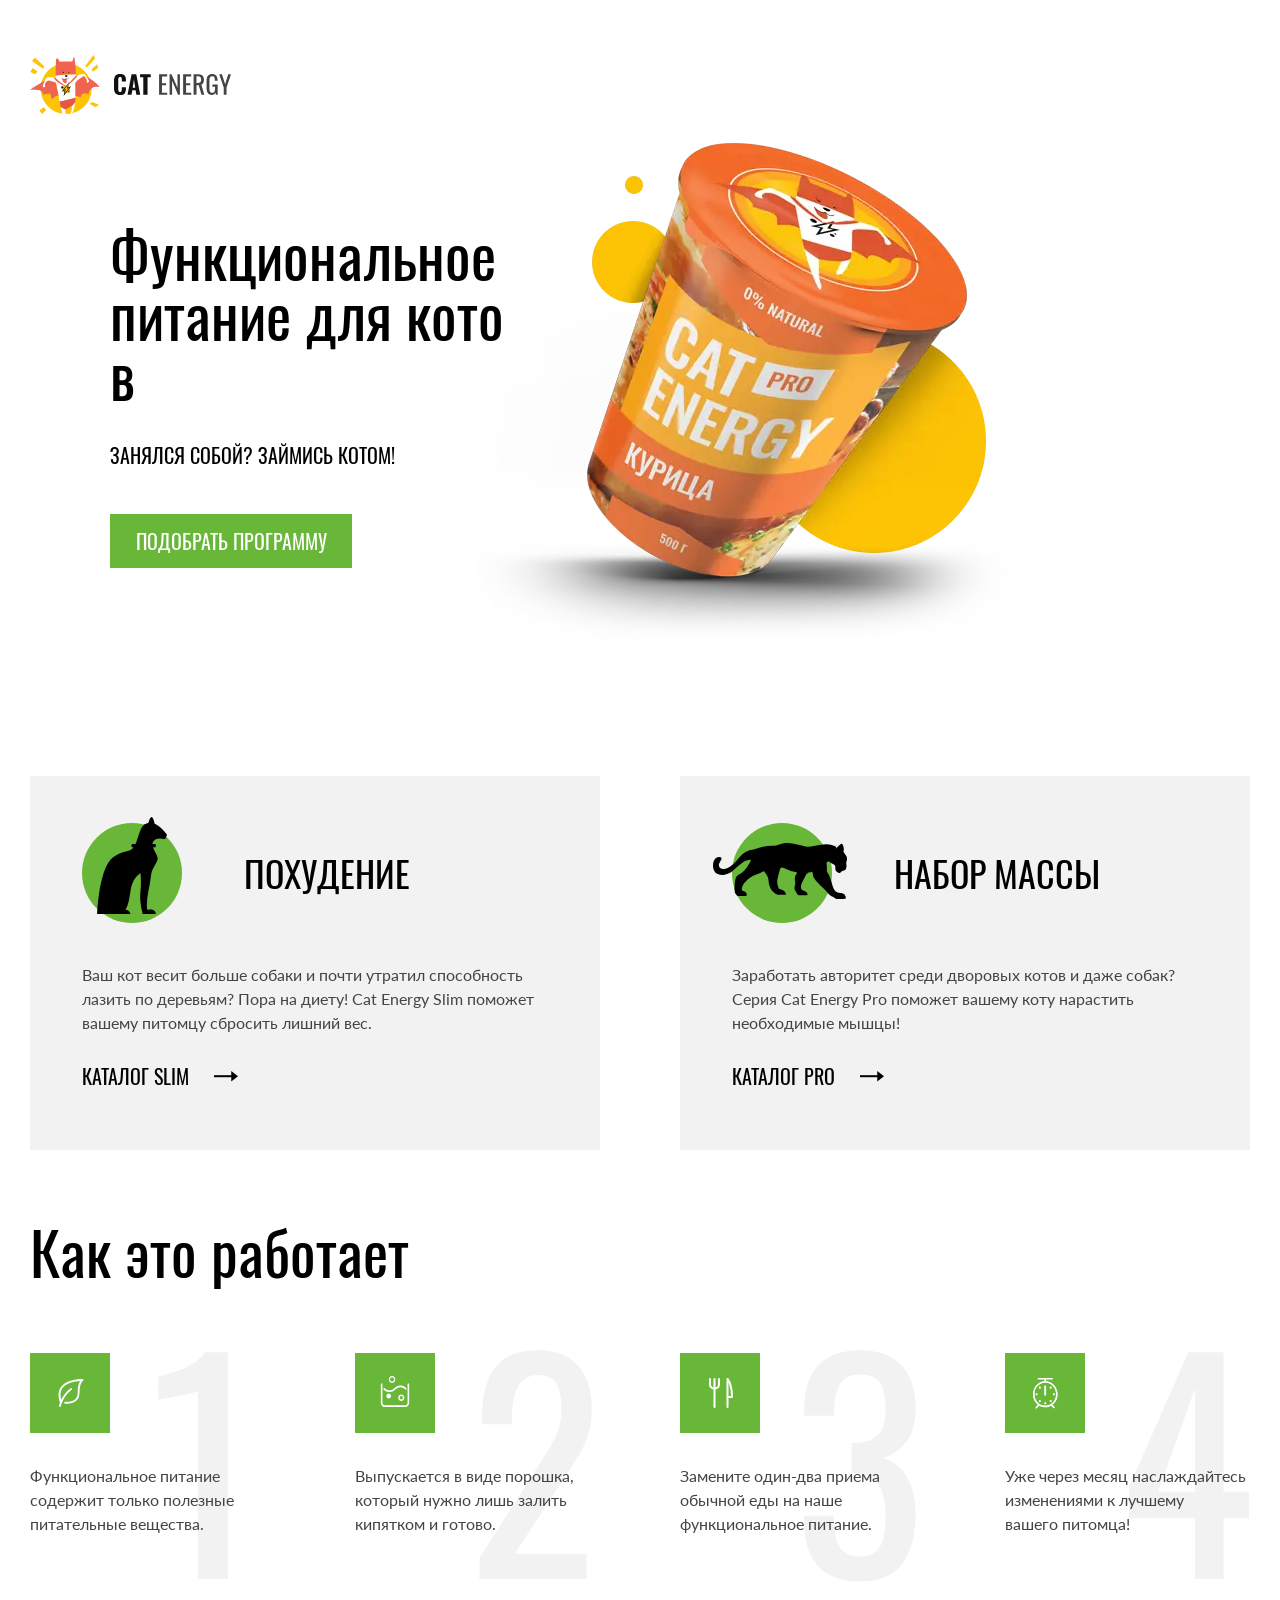
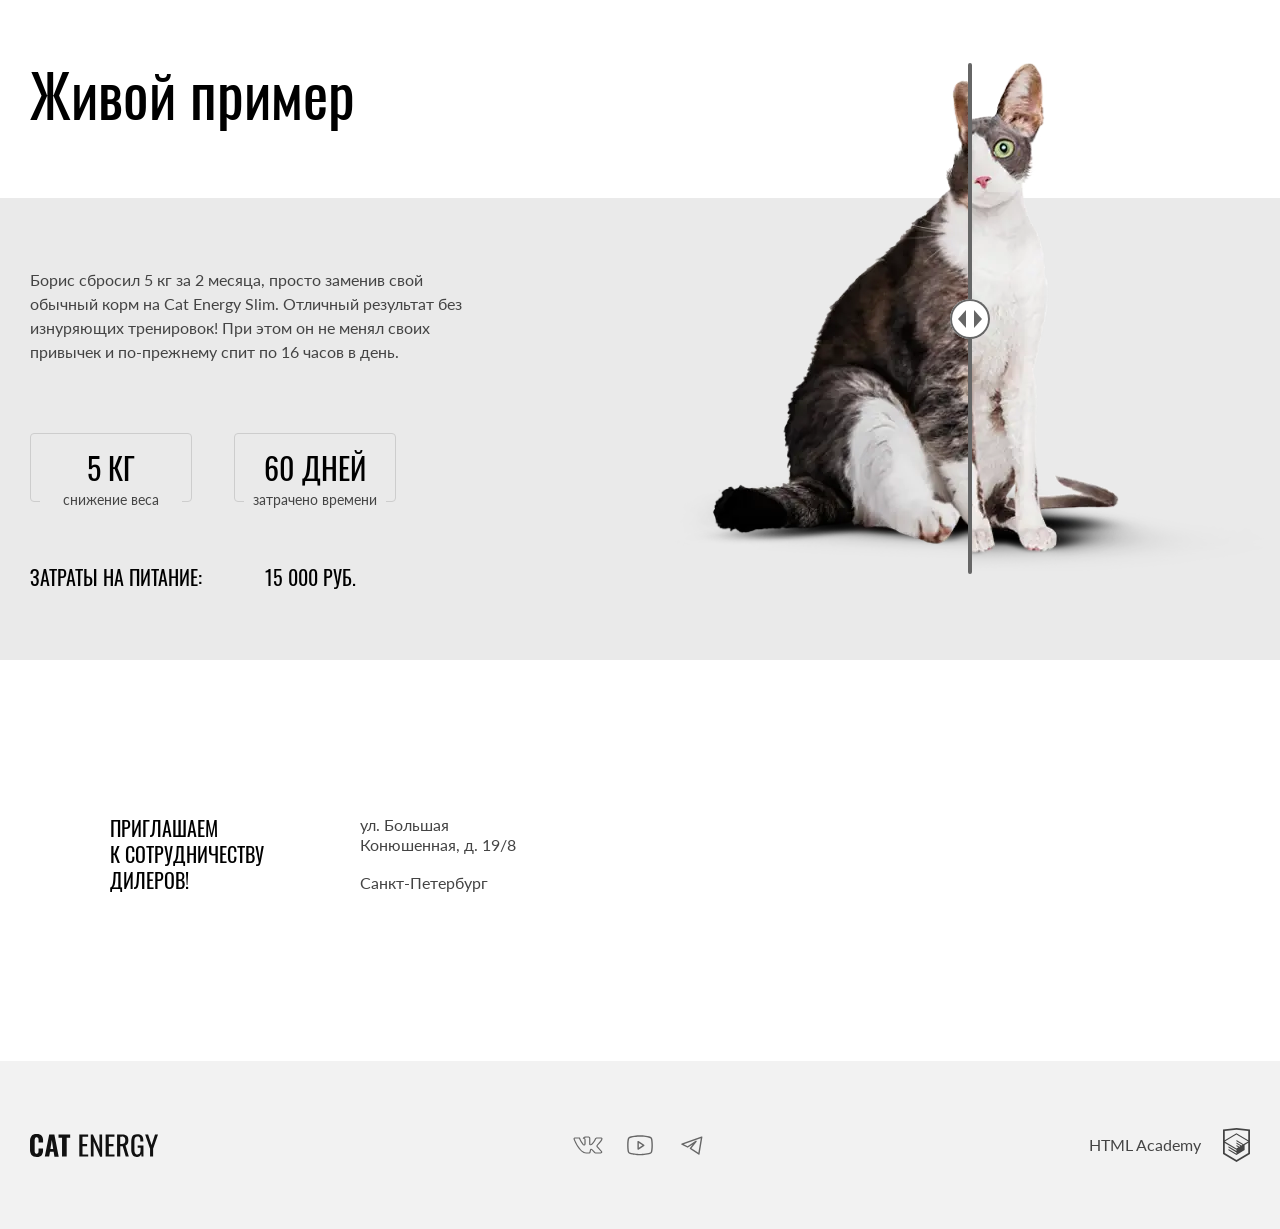
==== index.html @ c41c1877 "Deploying to gh-pages from @ htmlacademy-adaptive/1453615-cat-energy-2@fdfe92d74e55497eabf7dc50147b3" ====
<!DOCTYPE html><html class="page" lang="ru"><head><meta charset="utf-8"><meta name="viewport" content="width=device-width,initial-scale=1"><title>Главная | Кэт энерджи | HTML Academy</title><link rel="stylesheet" href="./styles/styles.css"><link rel="preload" href="./fonts/oswald/oswaldregular.woff2" as="font" type="font/woff2" crossorigin="anonymous"><link rel="preload" href="./fonts/lato/Lato-Regular.woff2" as="font" type="font/woff2" crossorigin="anonymous"><link rel="icon" href="favicon.ico"><link rel="icon" href="favicons/icon.svg" type="image/svg+xml"><link rel="apple-touch-icon" href="favicons/apple.png"><link rel="manifest" href="manifest.webmanifest"></head><body class="page__body"><header class="page__header header" data-test="header"><a class="header__logo logo logo--main" href="index.html" aria-current="page" aria-label="Главная Кэт енерджи"><picture><source media="(min-width: 1280px)" srcset="images/logo-desktop.svg" type="image/svg+xml" width="70" height="59"><source media="(min-width: 768px)" srcset="images/logo-tablet.svg" type="image/svg+xml" width="60" height="50"><img class="logo__image" src="images/logo-mobile.svg" width="34" height="38" alt="Логотип Кэт енерджи"></picture><picture><source media="(min-width: 1280px)" srcset="images/logo-text-additional.svg" type="image/svg+xml" width="118" height="21"><img class="logo__text" src="images/logo-text.svg" width="101" height="20" alt="Текстовый логотип Кэт енерджи"></picture></a><nav class="header__nav nav nav--index nav--no-js"><button class="nav__toggler" type="button"><span class="visually-hidden">Открыть меню</span></button><ul class="nav__list"><li class="nav__item"><a class="nav__link" href="index.html" aria-current="page">Главная</a></li><li class="nav__item"><a class="nav__link" href="catalog.html">Каталог продукции</a></li><li class="nav__item"><a class="nav__link" href="#">Подбор программы</a></li></ul></nav></header><main class="page__main"><section class="page__banner page__centerer banner" data-test="hero"><h1 class="banner__title section-title section-title--contrast">Функциональное питание&nbsp;для&nbsp;котов</h1><p class="banner__text">Занялся собой? Займись котом!</p><picture class="banner__picture"><source srcset="images/banner-desktop@1x.webp, images/banner-desktop@2x.webp 2x" type="image/webp" media="(min-width: 1280px)" width="552" height="499"><source srcset="images/banner-tablet@1x.webp, images/banner-tablet@2x.webp 2x" type="image/webp" media="(min-width: 768px)" width="709" height="609"><source srcset="images/banner-mobile@1x.webp, images/banner-mobile@2x.webp 2x" type="image/webp" width="280" height="270"><source srcset="images/banner-desktop@1x.jpg, images/banner-desktop@2x.jpg 2x" type="image/jpg" media="(min-width: 1280px)" width="552" height="499"><source srcset="images/banner-tablet@1x.jpg, images/banner-tablet@2x.jpg 2x" type="image/jpg" media="(min-width: 768px)" width="709" height="609"><img class="banner__image" src="images/banner-mobile@1x.jpg" srcset="images/banner-mobile@2x.jpg 2x" width="280" height="270" loading="lazy" alt="«Кэт енерджи ПРО» с курицей."></picture><a class="banner__action button" href="#">Подобрать программу</a></section><section class="page__modules page__centerer modules" data-test="programs"><h2 class="visually-hidden">Виды программ</h2><ul class="modules__list"><li class="modules__item card"><h3 class="card__title card__title--slim">Похудение</h3><p class="card__text">Ваш кот весит больше собаки и почти утратил способность лазить по деревьям? Пора на диету! Cat Energy Slim поможет вашему питомцу сбросить лишний вес.</p><a class="card__link" href="#">Каталог Slim</a></li><li class="modules__item card"><h3 class="card__title card__title--pro">Набор массы</h3><p class="card__text">Заработать авторитет среди дворовых котов и даже собак? Серия Cat Energy Pro поможет вашему коту нарастить необходимые мышцы!</p><a class="card__link" href="#">Каталог Pro</a></li></ul></section><section class="page__centerer features" data-test="features"><h2 class="features__title section-title">Как это работает</h2><ol class="features__list"><li class="features__item features__item--leaf"><p class="features__text">Функциональное питание содержит только полезные питательные вещества.</p></li><li class="features__item features__item--drink"><p class="features__text">Выпускается в виде порошка, который нужно лишь залить кипятком и готово.</p></li><li class="features__item features__item--food"><p class="features__text">Замените один-два приема обычной еды на наше функциональное питание.</p></li><li class="features__item features__item--weight"><p class="features__text">Уже через месяц наслаждайтесь изменениями к лучшему вашего&nbsp;питомца!</p></li></ol></section><section class="result" data-test="proof"><div class="page__centerer result__container"><h2 class="result__title section-title">Живой пример</h2><p class="result__text">Борис сбросил 5 кг за 2 месяца, просто заменив свой обычный корм на Cat Energy Slim. Отличный результат без изнуряющих тренировок! При этом он не менял своих привычек и по-прежнему спит по 16 часов в день.</p><dl class="result__list metrics"><div class="metrics__item result-metric result-metric--bordered"><dt class="result-metric__name">Снижение веса</dt><dd class="result-metric__count">5 кг</dd></div><div class="metrics__item result-metric result-metric--bordered"><dt class="result-metric__name">Затрачено времени</dt><dd class="result-metric__count">60 дней</dd></div><div class="metrics__item result-metric result-metric--texted"><dt class="result-metric__name">Затраты на питание</dt><dd class="result-metric__count">15 000 руб.</dd></div></dl><div class="result__compare compare"><figure class="compare__images"><figcaption class="visually-hidden">Сравнение внешнего вида кота до и после похудения</figcaption><div class="compare__image compare__image--before"><picture><source srcset="images/cat-fat-tablet@1x.webp, images/cat-fat-tablet@2x.webp 2x" type="image/webp" media="(min-width: 768px)" width="591" height="511"><source srcset="images/cat-fat-mobile@1x.webp, images/cat-fat-mobile@2x.webp 2x" type="image/webp" width="280" height="232"><source srcset="images/cat-fat-tablet@1x.png, images/cat-fat-tablet@2x.png 2x" type="image/png" media="(min-width: 768px)" width="591" height="511"><img class="compare__img" src="images/cat-fat-mobile@1x.png" srcset="images/cat-fat-mobile@2x.png 2x" width="280" height="232" loading="lazy" alt="Кот до похудения."></picture></div><div class="compare__image compare__image--after"><picture><source srcset="images/cat-skinny-tablet@1x.webp, images/cat-skinny-tablet@2x.webp 2x" type="image/webp" media="(min-width: 768px)" width="591" height="511"><source srcset="images/cat-skinny-mobile@1x.webp, images/cat-skinny-mobile@2x.webp 2x" type="image/webp" width="280" height="232"><source srcset="images/cat-skinny-tablet@1x.png, images/cat-skinny-tablet@2x.png 2x" type="image/png" media="(min-width: 768px)" width="591" height="511"><img class="compare__img" src="images/cat-skinny-mobile@1x.png" srcset="images/cat-skinny-mobile@2x.png 2x" width="280" height="232" loading="lazy" alt="Кот после похудения."></picture></div></figure><button class="compare__control slider-control" type="button"><span class="visually-hidden">Сравнить</span></button></div></div></section><section class="contact" data-test="contacts"><div class="contact__wrapper"><h2 class="contact__title">Приглашаем к&nbsp;сотрудничеству дилеров!</h2><address class="contact__address"><p class="contact__place">ул. Большая Конюшенная, д. 19/8</p><p class="contact__city">Санкт-Петербург</p></address></div><div class="contact__map map"><noscript><picture><source srcset="images/map-desktop@1x.webp, images/map-desktop@2x.webp 2x" type="image/webp" media="(min-width: 1280px)" width="1440" height="400"><source srcset="images/map-tablet@1x.webp, images/map-tablet@2x.webp 2x" type="image/webp" media="(min-width: 768px)" width="768" height="400"><source srcset="images/map-mobile@1x.webp, images/map-mobile@2x.webp 2x" type="image/webp" width="320" height="362"><source srcset="images/map-desktop@1x.jpg, images/map-desktop@2x.jpg 2x" type="image/jpg" media="(min-width: 1280px)" width="1440" height="400"><source srcset="images/map-tablet@1x.jpg, images/map-tablet@2x.jpg 2x" type="image/jpg" media="(min-width: 768px)" width="768" height="400"><img class="map__img" src="images/map-mobile@1x.jpg" srcset="images/map-mobile@2x.jpg 2x" width="320" height="362" loading="lazy" alt="Офис «Кэт енерджи» на карте."></picture></noscript><iframe class="map__interactive" src="https://www.google.com/maps/embed?pb=!1m18!1m12!1m3!1d1998.6036253003213!2d30.320858716185526!3d59.938719169053996!2m3!1f0!2f0!3f0!3m2!1i1024!2i768!4f13.1!3m3!1m2!1s0x4696310fca145cc1%3A0x42b32648d8238007!2z0JHQvtC70YzRiNCw0Y8g0JrQvtC90Y7RiNC10L3QvdCw0Y8g0YPQuy4sIDE5LzgsINCh0LDQvdC60YIt0J_QtdGC0LXRgNCx0YPRgNCzLCAxOTExODY!5e0!3m2!1sru!2sru!4v1643479872532!5m2!1sru!2sru" allowfullscreen="" loading="lazy" title="Офис «Кэт енерджи» на карте"></iframe></div></section></main><footer class="footer" data-test="footer"><div class="footer__wrapper page__centerer"><a class="footer__item logo logo--footer" href="#" aria-current="page"><span class="visually-hidden">Главная Кэт энерджи</span></a><section class="footer__item social"><h2 class="visually-hidden">Подписывайтесь на наши социальные сети</h2><ul class="social__list"><li class="social__item"><a class="social__link social__link--vk" href="https://vk.com/htmlacademy" rel="noreferrer noopener" target="_blank"><span class="visually-hidden">Кэт энерджи во Вконтакте.</span></a></li><li class="social__item"><a class="social__link social__link--youtube" href="https://www.youtube.com/@HTMLAcademyTV" rel="noreferrer noopener" target="_blank"><span class="visually-hidden">Кэт энерджи в Ютубе</span></a></li><li class="social__item"><a class="social__link social__link--telegram" href="https://t.me/htmlacademy" rel="noreferrer noopener" target="_blank"><span class="visually-hidden">Кэт энерджи в Телеграме</span></a></li></ul></section><a class="footer__item creators" href="https://htmlacademy.ru/intensive/adaptive" rel="noreferrer noopener" target="_blank"><span class="creators__text">HTML Academy</span></a></div></footer><script src="scripts/index.js" type="module"></script></body></html>
---- styles/styles.css ----
*,:before,:after{box-sizing:border-box}img{object-fit:contain;max-width:100%;height:auto}@font-face{font-family:Oswald;font-weight:400;font-style:normal;font-display:swap;src:url(../fonts/oswald/oswaldregular.woff2)format("woff2")}@font-face{font-family:Lato;font-weight:400;font-style:normal;font-display:swap;src:url(../fonts/lato/Lato-Regular.woff2)format("woff2")}.visually-hidden{clip:rect(0 0 0 0);border:0;width:1px;height:1px;margin:-1px;padding:0;position:absolute;overflow:hidden}.page{color:#444;word-wrap:break-word;overflow-wrap:break-word;font-family:Lato,Helvetica,sans-serif;font-size:14px;font-weight:400;line-height:18px}@media (width>=768px){.page{font-size:16px;line-height:24px}}.page__body{margin:0}.page__title{margin-top:0;margin-bottom:40px}@media (width>=768px){.page__title{margin-bottom:84px}}@media (width>=1280px){.page__title{margin-bottom:95px}}.page__centerer{padding-inline:20px}@media (768px<=width<1280px){.page__centerer{padding-inline:30px}}@media (width>=1280px){.page__centerer{width:1220px;margin-inline:auto;padding-inline:0}}.page__header{grid-template-rows:65px;display:grid}@media (width>=768px){.page__header{grid-template-rows:50px}}@media (width>=1280px){.page__header{width:1220px;margin:0 auto}}.page__banner{margin-bottom:20px}@media (width>=768px){.page__banner{margin-bottom:0}}@media (width>=1280px){.page__banner{margin-bottom:135px}}.page__modules{margin-bottom:22px}@media (width>=768px){.page__modules{margin-bottom:45px}}@media (width>=1280px){.page__modules{margin-bottom:71px}}.page__catalog{margin-bottom:25px}@media (width>=768px){.page__catalog{margin-bottom:74px}}@media (width>=1280px){.page__catalog{margin-bottom:71px}}.page__additional{margin-bottom:40px}@media (width>=768px){.page__additional{margin-bottom:80px}}@media (width>=1280px){.page__additional{margin-bottom:96px}}.button{color:#fff;text-transform:uppercase;text-align:center;cursor:pointer;background-color:#68b738;border:none;outline:none;padding:10px 20px;font-family:Oswald,Impact,sans-serif;font-size:16px;font-weight:400;line-height:20px;text-decoration:none;display:block}.button:hover,.button:focus-visible{background-color:#5eaa2f}.button:active{color:#ffffff4d;background-color:#5eaa2f}@supports not selector(:focus-visible){.button:focus{background-color:#5eaa2f}}.button--secondary{color:#444;background-color:#f2f2f2}.button--secondary:hover,.button--secondary:focus-visible{background-color:#ebebeb}.button--secondary:active{color:#4444444d;background-color:#ebebeb}@supports not selector(:focus-visible){.button--secondary:focus{background-color:#ebebeb}}.header{grid-template-columns:repeat(3,1fr);position:relative}@media (width>=768px){.header{grid-template-columns:174px 1fr;gap:30px;padding:25px 34px 0 30px}}@media (width>=1280px){.header{grid-template-columns:202px 1fr 50%;padding:55px 0 30px}}.header__logo{grid-area:1/1/auto/-1;align-self:flex-start}@media (width>=768px){.header__logo{grid-column:auto}}.header__nav{grid-area:1/1/auto/-1}@media (width>=768px){.header__nav{grid-column:2}}@media (width>=1280px){.header__nav{grid-column:3}}.footer{background-color:#f2f2f2;padding-block:40px}@media (width>=768px){.footer{padding-block:45px 40px}}@media (width>=1280px){.footer{padding-block:54px}}.footer__wrapper{grid-template-columns:1fr;align-items:center;gap:20px;display:grid}@media (width>=768px){.footer__wrapper{grid-template-columns:repeat(3,1fr);align-content:center;gap:20px;display:grid}}.nav{grid-template-columns:repeat(3,1fr);font-family:Oswald,Impact,sans-serif;display:grid;position:relative}@media (width<768px){.nav{border-bottom:1px solid #e6e6e6;box-shadow:30px 0 #e6e6e6,-30px 0 #e6e6e6}}@media (width>=768px){.nav{background:0 0;grid-template-columns:auto;padding-top:14px}}@media (width>=1280px){.nav{padding:14px 0 0}}.nav--no-js{grid-row:2}.nav--no-js .nav__toggler{display:none}.nav--no-js .nav__list{grid-area:2/1/auto/-1;position:static}.nav__list{z-index:10;width:100%;margin:0;padding:0;list-style-type:none;display:block;position:absolute;top:100%}@media (width>=768px){.nav__list{flex-wrap:wrap;justify-content:flex-end;gap:35px;display:flex;position:static}}@media (width<768px){.nav__list--closed{display:none}}.nav__item{background-color:#fff}@media (width>=768px){.nav__item{background:0 0}}.nav__link{color:#000;text-align:center;text-transform:uppercase;border-top:1px solid #e6e6e6;outline:none;width:100%;padding:22px 20px;font-size:20px;font-weight:500;line-height:20px;text-decoration:none;display:block}.nav__link:hover,.nav__link:focus-visible{opacity:.6}.nav__link:active{opacity:.3}@supports not selector(:focus-visible){.nav__link:focus{opacity:.8}}@media (width>=768px){.nav__link{border:none;padding:0;font-size:18px;font-weight:400;line-height:24px;position:relative}.nav__link[aria-current=page]:after{content:"";background-color:#68b738;height:2px;display:block;position:absolute;bottom:-10px;left:0;right:0}}@media (width>=768px) and (width>=1280px){.nav__link{font-size:20px;line-height:30px}}@media (width<768px){.nav__link:before{content:"";background-color:#e6e6e6;height:1px;display:block;position:absolute;top:0;left:0;right:0;box-shadow:30px 0 #e6e6e6,-30px 0 #e6e6e6}}.nav__toggler{cursor:pointer;background-color:#fff;border:none;border-radius:0;grid-area:1/3;place-self:center end;width:24px;height:18px;margin-right:20px;position:relative}@media (width>=768px){.nav__toggler{display:none}}.nav__toggler:before{content:"";background-color:#000;width:25px;height:1.5px;display:block;position:absolute;top:50%;left:50%;transform:translate(-50%,-50%)rotate(45deg)}.nav__toggler:after{content:"";box-shadow:none;background-color:#000;width:25px;height:1.5px;display:block;position:absolute;top:50%;left:50%;transform:translate(-50%,-50%)rotate(-45deg)}.nav__toggler--closed:before{width:100%;top:0;left:0;transform:none}.nav__toggler--closed:after{width:100%;top:8px;left:0;transform:none;box-shadow:0 8px #000}@media (width>=1280px){.nav--index .nav__link{color:#fff}.nav--index .nav__link[aria-current=page]:after{background-color:#fff}}.logo{outline:none;text-decoration:none;display:grid}.logo[aria-current=page]{pointer-events:none}.logo--main{grid-template-columns:1fr 101px 1fr;align-items:center;padding:12px 20px 16px}@media (width>=768px){.logo--main{grid-template-rows:50px;grid-template-columns:repeat(2,auto);align-items:center;gap:13px;padding:0}}@media (width>=1280px){.logo--main{grid-template-rows:59px;gap:13px;width:202px;height:60px}}.logo--main:hover,.logo--main:focus-visible{opacity:.8}.logo--main:active{opacity:.6}@supports not selector(:focus-visible){.logo--main:focus{opacity:.8}}.logo--footer{--mask-position:center;grid-template-columns:1fr;padding:0}@supports not selector(:focus-visible){.logo--footer:focus:before{background-color:#3e3e3e}}@media (width>=768px){.logo--footer{--mask-position:start;text-align:left;justify-content:flex-start;padding:0}}.logo--footer:before{content:"";justify-self:var(--mask-position);background-color:#111;width:128px;height:24px;display:block;-webkit-mask:url(../images/logo-text-additional.svg) 50%/contain no-repeat;mask:url(../images/logo-text-additional.svg) 50%/contain no-repeat}.logo--footer:hover:before,.logo--footer:focus-visible:before{background-color:#3e3e3e}.logo--footer:active:before{background-color:#6b6b6b}.logo:hover{opacity:.8}.logo:active{opacity:.6}.logo__image{justify-self:start;display:block}@media (width>=768px){.logo__image{justify-self:none;width:60px;height:50px}}@media (width>=1280px){.logo__image{width:70px;height:59px}}.logo__text{display:block}@media (width>=1280px){.logo__text{width:118px;height:21px}}.banner{text-align:center;color:#fff;grid-template-columns:1fr;padding-top:27px;font-family:Oswald,Impact,sans-serif;font-weight:400;display:grid}@media (width<768px){.banner{--gradient-part:37%;background-image:linear-gradient(to top,#fff var(--gradient-part),#68b738d9 var(--gradient-part)),image-set(url(../images/bg-banner-mobile@2x.webp) 2dppx type("image/webp"),url(../images/bg-banner-mobile@1x.webp) 1dppx type("image/webp"),url(../images/bg-banner-mobile@2x.jpg) 2dppx,url(../images/bg-banner-mobile@1x.jpg) 1dppx),linear-gradient(to top,#fff var(--gradient-part),#504f55 var(--gradient-part));background-position:top,top;background-repeat:no-repeat;background-size:100%,auto 60.4%}}@media (width>=768px){.banner{color:#000;text-align:left;padding-top:65px;padding-bottom:526px;position:relative}}@media (width>=1280px){.banner{grid-template-columns:416px 1fr;padding-top:7px;padding-bottom:0;padding-left:80px;position:static}.banner:before{content:"";z-index:-1;background-image:-webkit-linear-gradient(#68b738d9),-webkit-image-set(url(../images/bg-banner-desktop@2x.webp) 2x type("image/webp"),url(../images/bg-banner-desktop@1x.webp) 1x type("image/webp"),url(../images/bg-banner-desktop@2x.jpg) 2x,url(../images/bg-banner-desktop@1x.jpg) 1x),-webkit-linear-gradient(#504f55);background-image:linear-gradient(#68b738d9),image-set("../images/bg-banner-desktop@2x.webp" 2x type("image/webp"),"../images/bg-banner-desktop@1x.webp" 1x type("image/webp"),"../images/bg-banner-desktop@2x.jpg" 2x,"../images/bg-banner-desktop@1x.jpg" 1x),linear-gradient(#504f55);background-position:0 100%;background-repeat:no-repeat;background-size:100%,cover,100%;width:50%;height:694px;position:absolute;top:0;left:50%}}.banner__picture{justify-content:center;display:grid}@media (width>=1280px){.banner__picture{grid-area:1/2/5;place-self:center start;margin-left:-48px;transform:none}}.banner__image{display:block}@media (width>=768px){.banner__image{z-index:-1;position:absolute;bottom:0;left:50%;transform:translate(-50%)}}@media (width>=1280px){.banner__image{text-align:left;width:auto;position:static;transform:none}}.banner__title{font-weight:inherit;color:inherit;margin-top:0;margin-bottom:25px;font-size:36px;line-height:36px}@media (width>=768px){.banner__title{margin-bottom:41px}}@media (768px<=width<1280px){.banner__title{margin-left:90px}}@media (width>=1280px){.banner__title{grid-column:1;padding-top:82px}}.banner__text{font-weight:inherit;text-transform:uppercase;margin-top:0;margin-bottom:29px;font-size:14px;line-height:14px}@media (width>=768px){.banner__text{margin-bottom:49px;font-size:20px;line-height:20px}}@media (768px<=width<1280px){.banner__text{margin-left:90px}}@media (width>=1280px){.banner__text{grid-column:1}}.banner__action{width:100%;margin-top:3px}@media (width>=768px){.banner__action{grid-row:4;width:242px;margin-top:0;margin-left:90px;padding:14px 20px;font-size:20px;line-height:26px}}@media (width>=1280px){.banner__action{grid-area:auto/1;place-self:start;margin:0}}.modules{background-color:#fff}.modules__list{grid-template-columns:1fr;row-gap:20px;margin:0;padding:0;list-style-type:none;display:grid}@media (width>=768px){.modules__list{row-gap:30px}}@media (width>=1280px){.modules__list{grid-template-columns:1fr 1fr;column-gap:80px}}.card{background-color:#f2f2f2;flex-direction:column;justify-content:flex-start;align-items:flex-start;padding:24px 20px 0;display:flex;position:relative}@media (width>=768px){.card{min-height:372px;padding:77px 316px 20px 53px}}@media (width>=1280px){.card{padding:47px 50px 37px 52px}}.card__title{text-transform:uppercase;color:#000;justify-content:flex-start;align-items:center;margin:0 0 22px;font-family:Oswald,Impact,sans-serif;font-size:24px;font-weight:400;line-height:37px;display:flex;position:relative}@media (768px<=width<1280px){.card__title{position:static}}@media (width>=768px){.card__title{margin-bottom:25px;font-size:36px;line-height:36px}}@media (width>=1280px){.card__title{margin-bottom:40px}}.card__title:before{--module-card-icon-size:50px;content:"";width:var(--module-card-icon-size);height:var(--module-card-icon-size);background-color:#68b738;border-radius:50%;flex-shrink:1;margin-right:18px;display:block}@media (768px<=width<1280px){.card__title:before{--module-card-icon-size:200px;margin-right:0;position:absolute;top:90px;right:62px}}@media (width>=1280px){.card__title:before{--module-card-icon-size:100px;margin-right:62px}}.card__title:after{content:"";-webkit-mask:var(--module-icon)no-repeat center/cover;mask:var(--module-icon)no-repeat center/cover;background:#000;display:block;position:absolute}.card__title--slim:after{--module-icon:url(../icons/stack.svg#cat-slim);width:36px;height:50px;top:-3px;left:7px}@media (768px<=width<1280px){.card__title--slim:after{top:81px;right:92px;left:initial;width:140px;height:194px}}@media (width>=1280px){.card__title--slim:after{width:70px;height:97px;top:-6px;left:15px}}.card__title--pro:after{--module-icon:url(../icons/stack.svg#cat-pro);width:67px;height:28px;top:11px;left:-10px}@media (768px<=width<1280px){.card__title--pro:after{top:135px;right:28px;left:initial;width:268px;height:112px}}@media (width>=1280px){.card__title--pro:after{width:134px;height:56px;top:20px;left:-19px}}.card__text{color:#444;margin:0 0 22px;font-family:Lato,Helvetica,sans-serif}@media (768px<=width<1280px){.card__text{margin-bottom:33px}}@media (width>=1280px){.card__text{margin-bottom:7px}}.card__link{text-transform:uppercase;color:#000;border-top:1px solid #d9d9d9;outline:none;align-self:flex-start;align-items:center;width:100%;padding:19px 0 22px;font-family:Oswald,Impact,sans-serif;font-size:16px;font-weight:400;line-height:16px;text-decoration:none;transition:all 80ms linear;display:flex}@media (width>=768px){.card__link{border-top:none;font-size:20px;line-height:30px}}.card__link:active{opacity:.3}.card__link:after{content:"";background:#000;width:32px;height:11px;margin-left:15px;transition:all 80ms linear;display:block;-webkit-mask:url(../icons/stack.svg#arrow) -8px/32px 11px no-repeat;mask:url(../icons/stack.svg#arrow) -8px/32px 11px no-repeat}@media (width>=768px){.card__link:after{margin-left:25px}}.card__link:hover:after,.card__link:focus-visible:after{-webkit-mask-position:0;mask-position:0}@supports not selector(:focus-visible){.card__link:focus:after{-webkit-mask-position:0;mask-position:0}}.features{background-color:#fff;padding-bottom:49px}@media (768px<=width<1280px){.features{border-bottom:1px solid #e6e6e6}}@media (width>=768px){.features{padding-bottom:60px}}@media (width>=1280px){.features{padding-bottom:40px}}.features__title{margin-top:0;margin-bottom:42px}@media (width>=768px){.features__title{margin-bottom:72px}}.features__list{counter-reset:features;grid-template-columns:1fr;row-gap:20px;margin:0;padding:0;list-style-type:none;display:grid}@media (width>=768px){.features__list{grid-template-columns:1fr 1fr;gap:90px 59px}}@media (width>=1280px){.features__list{grid-template-columns:repeat(4,1fr);column-gap:80px}}.features__item{--feature-icon-size:60px;z-index:0;counter-increment:features;justify-content:flex-start;align-items:center;display:flex;position:relative}@media (width>=768px){.features__item{--feature-icon-size:80px;flex-direction:column;align-items:flex-start;min-height:227px;padding-right:0}}.features__item:before{content:"";width:var(--feature-icon-size);height:var(--feature-icon-size);background-color:#68b738;background-image:var(--icon);background-position:50%;background-repeat:no-repeat;background-size:34px 34px;flex-shrink:0;margin-right:20px;display:block}@media (width>=768px){.features__item:before{margin-bottom:31px}.features__item:after{content:counter(features);z-index:-1;color:#f2f2f2;font-family:Oswald,Impact,sans-serif;font-size:280px;font-weight:400;line-height:200px;display:block;position:absolute;top:0;left:113px}}.features__item--leaf:before{--icon:url(../icons/stack.svg#leaf)}.features__item--drink:before{--icon:url(../icons/stack.svg#tub)}.features__item--food:before{--icon:url(../icons/stack.svg#eat)}.features__item--weight:before{--icon:url(../icons/stack.svg#scales)}@media (width>=768px){.features__item:first-child:after{left:120px}}.features__text{margin:0}@media (768px<=width<1280px){.features__text{width:80%}}.section-title{color:#000;font-family:Oswald,Impact,sans-serif;font-size:36px;font-weight:400;line-height:36px}@media (width>=768px){.section-title{font-size:60px;line-height:60px}}.section-title--contrast{color:inherit}.section-title--decoration{--air-gap:40px;--top-offset:11px;--line-color:#68b738;width:-moz-fit-content;width:fit-content;font-size:24px;line-height:1em;display:inline-block;position:relative}@media (width>=768px){.section-title--decoration{--air-gap:40px;--top-offset:14px;margin-left:var(--air-gap);font-size:32px}}@media (width>=1280px){.section-title--decoration{--top-offset:18px;margin-left:0;font-size:40px}}.section-title--decoration:before{content:"";top:var(--top-offset);right:calc(100% + var(--air-gap));width:calc(100vw - 100% - var(--air-gap));background-color:var(--line-color);box-shadow:calc(100vw + var(--air-gap))0 0 0 var(--line-color);height:2px;display:block;position:absolute}.result{background-color:#eaeaea;padding-top:25px;padding-bottom:40px}@media (width>=768px){.result{background-color:#fff;background-image:linear-gradient(0deg,#eaeaea 0 462px,#fff 462px 100%);background-position:bottom;background-repeat:no-repeat;background-size:contain;padding-top:43px;padding-bottom:101px}}@media (width>=1280px){.result{padding-bottom:73px}}.result__container{grid-template-columns:1fr;display:grid}@media (width>=1280px){.result__container{grid-template-columns:432px 592px;align-items:start;column-gap:212px}}.result__content{flex-direction:column;width:100%;display:flex}@media (width>=1280px){.result__content{width:440px;padding-top:49px}}.result__title{margin-top:0;margin-bottom:44px}@media (width>=768px){.result__title{margin-bottom:63px}}@media (width>=1280px){.result__title{margin-bottom:145px}}.result__text{margin-top:0;margin-bottom:20px}@media (width>=768px){.result__text{margin-bottom:54px}}@media (width>=1280px){.result__text{grid-column:1;margin-bottom:69px}}.result__text p{margin:0}.result__text p:not(:last-child){margin-bottom:15px}.result__list{margin-top:0;margin-bottom:20px}@media (width>=768px){.result__list{margin-bottom:102px}}@media (width>=1280px){.result__list{grid-column:1;margin-bottom:0}.result__compare{grid-area:1/2/4}}.result-metric--bordered{grid-template-rows:min-content;grid-template-columns:1fr;display:grid}.result-metric--bordered .result-metric__name{z-index:2;text-align:center;text-transform:lowercase;background-color:#eaeaea;grid-row:2;justify-self:center;width:87px;margin-top:-9px;padding:0 10px;font-size:12px;line-height:12px;position:relative}@media (768px<=width<1280px){.result-metric--bordered .result-metric__name{background-color:#fff}}@media (width>=768px){.result-metric--bordered .result-metric__name{min-width:142px;padding:0 6px;font-size:14px;line-height:14px}}.result-metric--bordered .result-metric__count{text-align:center;text-transform:uppercase;color:#000;border:1px solid #cdcdcd;border-radius:4px;grid-row:1;margin:0;padding:15px;font-family:Oswald,Impact,sans-serif;font-size:24px;font-weight:500;line-height:24px}@media (width>=768px){.result-metric--bordered .result-metric__count{font-size:30px;line-height:37px}}.result-metric--texted{text-align:center;text-transform:uppercase;color:#000;font-family:Oswald,Impact,sans-serif;font-size:14px;font-weight:400;line-height:20px}@media (width>=768px){.result-metric--texted{font-size:20px}}@media (768px<=width<1280px){.result-metric--texted{flex-direction:column;justify-content:center;align-items:flex-end;display:flex}}@media (width>=1280px){.result-metric--texted{text-align:left}}.result-metric--texted .result-metric__name{display:inline-block}@media (768px<=width<1280px){.result-metric--texted .result-metric__name{margin-bottom:9px}}@media (width>=1280px){.result-metric--texted .result-metric__name{margin-right:63px}}.result-metric--texted .result-metric__name:after{content:":";display:inline-block}.result-metric--texted .result-metric__count{margin:0;display:inline-block}.compare{flex-direction:column;align-items:center;display:flex;position:relative}.compare__images{width:280px;height:256px;margin:0;padding:0;display:grid;position:relative}@media (width>=768px){.compare__images{width:592px;height:511px}}.compare__image{grid-area:1/1/2/2;place-content:center;width:100%;height:100%;display:grid;overflow:hidden}@media (width>=768px){.compare__image{width:592px}}.compare__image--before{-webkit-clip-path:inset(0 50% 0 0);clip-path:inset(0 50% 0 0)}.compare__image--after{-webkit-clip-path:inset(0 0 0 50%);clip-path:inset(0 0 0 50%)}.compare__img{object-position:center;justify-content:center;width:100%;height:auto}.compare__control{width:4px;position:absolute;top:0;bottom:0;left:50%}.slider-control{--thumb-color:#666;background-color:var(--thumb-color);border:none;border-radius:2px;padding:0;transform:translate(-50%)}.slider-control:hover{--thumb-color:#68b738}.slider-control:active{opacity:.6}.slider-control:before,.slider-control:after{content:"";aspect-ratio:1;width:40px;display:block;position:absolute;inset:50% 0 0;transform:translate(calc(2px - 50%),-50%)}.slider-control:before{box-shadow:inset 0 0 0 2px var(--thumb-color);background-color:#fff;border-radius:100%}.slider-control:after{background-color:var(--thumb-color);cursor:e-resize;-webkit-mask:url(../icons/stack.svg#arrows-left-right) 50%/24px 18px no-repeat;mask:url(../icons/stack.svg#arrows-left-right) 50%/24px 18px no-repeat}.metrics{grid-template-columns:repeat(2,1fr);gap:19px 34px;display:grid}@media (width>=768px){.metrics{grid-template-columns:162px 162px 1fr;column-gap:42px}}@media (width>=1280px){.metrics{grid-template-columns:repeat(2,162px);row-gap:60px}}.metrics__item:last-child:nth-child(odd){grid-column:1/-1}@media (768px<=width<1280px){.metrics__item:last-child:nth-child(odd){grid-column:auto}}.map{grid-template-rows:1fr;grid-template-columns:1fr;place-items:center;height:362px;display:grid}@media (width>=768px){.map{height:400px}}.map__image{object-fit:cover;width:100%;height:auto}.map__interactive{border:none;width:100%;height:100%}.contact{grid-template-columns:1fr;display:grid}@media (width>=1280px){.contact{grid-template-rows:95px 1fr 106px;grid-template-columns:1fr 1220px 1fr}}.contact__wrapper{--contact-bg-color:#fff;background-color:var(--contact-bg-color);flex-wrap:wrap;justify-content:space-between;align-items:center;padding:26px 20px;display:flex}@media (width>=768px){.contact__wrapper{align-items:stretch;padding:60px 70px 62px}}@media (width<1280px){.contact__wrapper{box-shadow:30px 0 0 0 var(--contact-bg-color),-30px 0 0 0 var(--contact-bg-color)}}@media (width>=1280px){.contact__wrapper{z-index:2;pointer-events:none;grid-area:2/2/3/3;width:565px;padding:60px 75px 62px 80px}}@media (width<1280px){.contact__wrapper--inner{--contact-bg-color:#f2f2f2}}.contact__title{text-transform:uppercase;color:#000;flex-shrink:0;width:140px;margin:0;font-family:Oswald,Impact,sans-serif;font-size:16px;font-weight:400;line-height:20px}@media (width>=768px){.contact__title{width:170px;font-size:20px;line-height:26px}}.contact__address{flex-shrink:0;width:140px;font-size:14px;font-style:normal;line-height:20px}@media (width>=768px){.contact__address{text-align:right;flex-direction:column;justify-content:space-between;align-items:flex-end;width:160px;font-size:16px;display:flex}}@media (width>=1280px){.contact__address{text-align:left;align-items:flex-start}}.contact__place,.contact__city{margin:0}@media (width>=1280px){.contact__map{z-index:0;grid-area:1/1/-1/-1}}.contact__map-interactive{border:none;width:100%;height:100%}@media (width<768px){.social:not(:last-child){border-top:1px solid #d9d9d9;border-bottom:1px solid #d9d9d9}}.social__list{justify-content:center;align-items:center;gap:22px;margin:0;padding:15px 20px;list-style-type:none;display:flex}.social__link{outline:none;justify-content:center;align-items:center;width:30px;height:30px;display:flex}.social__link:before{content:"";-webkit-mask:var(--icon)no-repeat center/cover;mask:var(--icon)no-repeat center/cover;background-color:#666;width:30px;height:30px;display:block}.social__link:hover:before,.social__link:focus-visible:before{background-color:#68b738}.social__link:active:before{opacity:.3}@supports not selector(:focus-visible){.social__link:focus:before{background-color:#68b738}}.social__link--vk:before{--icon:url(../icons/stack.svg#vk)}.social__link--youtube:before{--icon:url(../icons/stack.svg#youtube)}.social__link--telegram:before{--icon:url(../icons/stack.svg#telegram)}.creators{color:#444;flex-wrap:wrap;justify-content:space-between;align-items:center;text-decoration:none;display:flex}@media (width>=768px){.creators{justify-content:flex-end;padding:0}}.creators:hover:after,.creators:focus-visible:after{background-color:#68b738}.creators:active{opacity:.3}@supports not selector(:focus-visible){.creators:focus:after{background-color:#68b738}}.creators:after{content:"";background-color:currentColor;width:27px;height:34px;margin-left:22px;display:block;-webkit-mask:url(../icons/stack.svg#logo-academy) 50%/cover no-repeat;mask:url(../icons/stack.svg#logo-academy) 50%/cover no-repeat}.creators__text{font-size:16px;line-height:20px}.page-title{color:#000;padding-top:28px;font-family:Oswald,Impact,sans-serif;font-size:36px;font-weight:400;line-height:36px}@media (width>=768px){.page-title{padding-top:65px;font-size:60px;line-height:60px}}@media (width>=1280px){.page-title{padding-top:53px}}.catalog__list{margin:0;padding:0;list-style-type:none}.catalog-list{grid-template-columns:1fr;width:100%;display:grid}@media (width>=768px){.catalog-list{grid-template-columns:repeat(2,1fr);gap:60px}}@media (width>=1280px){.catalog-list{grid-template-columns:repeat(4,1fr);gap:73px 80px}}.catalog-item{grid-template-rows:min-content;grid-template-columns:repeat(2,1fr);align-items:start;padding:20px 0 25px;display:grid;position:relative}@media (width>=768px){.catalog-item{background-image:linear-gradient(#0000 81px,#f2f2f2 81px 100%);flex-direction:column;align-items:center;padding:10px 37px 39px;display:flex}}@media (width>=1280px){.catalog-item{background-image:linear-gradient(#0000 70px,#f2f2f2 70px 100%);padding:0 38px 40px}}@media (width<768px){.catalog-item:before{content:"";background-color:#e6e6e6;height:1px;display:block;position:absolute;top:0;left:0;right:0;box-shadow:30px 0 #e6e6e6,-30px 0 #e6e6e6}}.catalog-item__title{color:#222;text-transform:uppercase;text-align:left;width:60%;margin:0 0 17px;font-family:Oswald,Impact,sans-serif;font-size:16px;font-weight:400;line-height:20px}@media (width>=768px){.catalog-item__title{text-align:center;margin-bottom:21px;font-size:20px;line-height:24px}}@media (width>=1280px){.catalog-item__title{width:80%;margin-bottom:24px}}.catalog-item__image{grid-area:1/1/3/2;justify-content:center;width:100%;display:flex}@media (width>=768px){.catalog-item__image{order:-1;margin-bottom:22px}}@media (width>=1280px){.catalog-item__image{margin-bottom:11px}}.catalog-item__img{object-fit:contain;display:block}.catalog-item__link{color:inherit;text-decoration:none}.catalog-item__image,.catalog-item__link{outline:none}.catalog-item__image:hover,.catalog-item__image:focus-visible,.catalog-item__link:hover,.catalog-item__link:focus-visible{opacity:.8}.catalog-item__image:active,.catalog-item__link:active{opacity:.6}@supports not selector(:focus-visible){.catalog-item__image:focus,.catalog-item__link:focus{opacity:.8}}.catalog-item__parameters{margin-bottom:19px}@media (width>=768px){.catalog-item__parameters{width:100%;margin-bottom:37px}}@media (width>=1280px){.catalog-item__parameters{margin-bottom:43px}}.catalog-item__action{grid-column:1/-1;width:100%}@media (width>=768px){.catalog-item__action{margin-top:auto}}.catalog-all{text-align:center;flex-direction:column;align-items:center;padding:25px 0;display:flex;position:relative}@media (width>=768px){.catalog-all{padding:81px 38px 38px}}.catalog-all:before,.catalog-all:after{content:"";display:block;position:absolute}@media (width<768px){.catalog-all:before,.catalog-all:after{background-color:#e6e6e6;height:1px;left:0;right:0;box-shadow:30px 0 #e6e6e6,-30px 0 #e6e6e6}}.catalog-all:before{top:0}@media (width>=768px){.catalog-all:before{z-index:-1;border:1px solid #e6e6e6;inset:81px 0 0}}@media (width>=1280px){.catalog-all:before{inset:71px 0 0}}.catalog-all:after{bottom:0}.catalog-all__title{--decoration-color:#d3d3d3;--decoration-width:30px;--decoration-height:2px;--decoration-offset:0px;text-align:center;text-transform:uppercase;color:#111;margin-top:0;margin-bottom:8px;padding-top:53px;font-family:Oswald,Impact,sans-serif;font-size:16px;font-weight:400;line-height:20px;position:relative}@media (width>=768px){.catalog-all__title{--decoration-width:60px;--decoration-offset:51px;max-width:150px;margin-bottom:23px;padding-top:164px;font-size:20px;line-height:22px}}@media (width>=1280px){.catalog-all__title{--decoration-offset:39px;margin-bottom:28px;padding-top:142px}}.catalog-all__title:before,.catalog-all__title:after{content:"";top:calc(var(--decoration-width)/2 + var(--decoration-offset));left:calc(50% - var(--decoration-width)/2);width:var(--decoration-width);height:var(--decoration-height);background-color:var(--decoration-color);display:block;position:absolute}.catalog-all__title:after{transform:rotate(90deg)}.catalog-all__text{margin-top:0;margin-bottom:21px;font-size:12px;line-height:16px}@media (width>=768px){.catalog-all__text{max-width:170px;margin-bottom:0;font-size:16px;line-height:18px}}.catalog-all__button{width:100%;margin-top:auto}.parameters-list{grid-template-columns:1fr;display:grid}@media (width>=768px){.parameters-list{justify-items:stretch;gap:12px}}@media (width>=1280px){.parameters-list{gap:12px}}.parameters-list__item{color:#444;justify-content:space-between;align-items:center;width:100%;font-family:Lato,Helvetica,sans-serif;font-size:12px;font-weight:400;line-height:16px;display:flex}@media (width>=768px){.parameters-list__item{font-size:16px;line-height:20px;position:relative}}.parameters-list__item:before{vertical-align:middle;margin-right:auto}@media (width>=768px){.parameters-list__item:after{content:"";background-color:#cdcdcd;width:100%;height:1px;position:absolute;bottom:-4px;left:0;right:0}}@media (width>=1280px){.parameters-list__item:after{bottom:-8px}}.additional{grid-template-columns:1fr;row-gap:35px;display:grid}@media (width>=768px){.additional{row-gap:69px}}@media (width>=1280px){.additional{grid-template-columns:1fr 245px;gap:79px 80px}}.additional__title{margin-top:0;margin-bottom:1px}@media (width>=768px){.additional__title{margin-bottom:11px}}@media (width>=1280px){.additional__title{grid-column:1/-1;margin-bottom:0}}.additional__list{margin:0;padding:0;list-style-type:none}@media (768px<=width<1280px){.additional__list{border-left:1px solid #cdcdcd;border-right:1px solid #cdcdcd}}.additional__promo{margin:0}.additional-item{border-top:1px solid #cdcdcd;grid-template-rows:min-content;grid-template-columns:repeat(2,1fr);padding:14px 0 19px;display:grid}@media (width>=768px){.additional-item{grid-template-columns:50% 1fr 93px;row-gap:9px;padding:26px 38px 28px}}@media (width>=1280px){.additional-item{grid-template-columns:1fr 245px 80px 245px;align-items:center;padding:16px 0 15px}}.additional-item:last-child{border-bottom:1px solid #cdcdcd}.additional-item__title{color:#222;text-transform:uppercase;text-align:left;grid-column:1/-1;width:100%;margin-block:0 11px;font-family:Oswald,Impact,sans-serif;font-size:16px;font-weight:400;line-height:16px}@media (width>=768px){.additional-item__title{grid-column:auto;font-size:20px;line-height:20px}}@media (width>=1280px){.additional-item__title{margin:0}}.additional-item__count{margin-block:0 11px}@media (width>=768px){.additional-item__count{text-align:right}}@media (width>=1280px){.additional-item__count{text-align:left;margin:0}}.additional-item__price{text-align:right;margin-block:0 11px}@media (width>=1280px){.additional-item__price{text-align:left;margin:0}}.additional-item__action{grid-column:1/-1;width:100%}@media (width>=1280px){.additional-item__action{grid-column:auto}}.promo{color:#fff;text-align:center;background-color:#68b738;background-image:-webkit-image-set(url(../images/gift-mobile@2x.webp) 2x type("image/webp"),url(../images/gift-mobile@1x.webp) 1x type("image/webp"),url(../images/gift-mobile@2x.jpg) 2x,url(../images/gift-mobile@1x.jpg) 1x);background-image:image-set("../images/gift-mobile@2x.webp" 2x type("image/webp"),"../images/gift-mobile@1x.webp" 1x type("image/webp"),"../images/gift-mobile@2x.jpg" 2x,"../images/gift-mobile@1x.jpg" 1x);background-position:50%;background-repeat:no-repeat;background-size:cover;flex-direction:column;justify-content:space-between;align-items:center;min-height:290px;padding:58px 61px 43px 58px;font-size:16px;font-weight:400;line-height:20px;text-decoration:none;display:flex}@media (width>=768px){.promo{flex-direction:row;min-height:200px;padding:57px 124px 60px 77px}}@media (768px<=width<1280px){.promo{text-align:left;background-image:-webkit-image-set(url(../images/gift-tablet@2x.webp) 2x type("image/webp"),url(../images/gift-tablet@1x.webp) 1x type("image/webp"),url(../images/gift-tablet@2x.jpg) 2x,url(../images/gift-tablet@1x.jpg) 1x);background-image:image-set("../images/gift-tablet@2x.webp" 2x type("image/webp"),"../images/gift-tablet@1x.webp" 1x type("image/webp"),"../images/gift-tablet@2x.jpg" 2x,"../images/gift-tablet@1x.jpg" 1x);column-gap:264px}}@media (width>=1280px){.promo{background-position:100%;flex-direction:column;padding:55px 40px 40px}}.promo:before{content:"";background-image:url(../icons/stack.svg#gift);background-position:50%;background-repeat:no-repeat;background-size:cover;flex-shrink:0;width:80px;height:80px;display:block}.subscribe{padding-bottom:40px}@media (width>=768px){.subscribe{padding-bottom:80px}}@media (width>=1280px){.subscribe{padding-bottom:104px}}.subscribe__title{margin-block:0 33px}@media (width>=768px){.subscribe__title{margin-block:0 66px}}@media (width>=1280px){.subscribe__title{margin-block:0 72px}}.subscribe__text{color:#000;text-align:center;margin-block:0 24px;font-family:Oswald,Impact,sans-serif;font-size:16px;font-weight:400;line-height:24px}@media (width>=768px){.subscribe__text{max-width:632px;margin-inline:auto;font-size:24px;line-height:32px}}@media (width>=1280px){.subscribe__text{max-width:752px;margin-inline:auto}}.subscribe__form{width:100%}@media (width>=768px){.subscribe__form{max-width:632px;margin-inline:auto}}@media (width>=1280px){.subscribe__form{max-width:752px;margin-inline:auto}}.form{grid-template-rows:56px;grid-template-columns:1fr;align-items:stretch;gap:14px;display:grid}@media (width>=768px){.form{grid-template-columns:59.5% 1fr;gap:0}}@media (width>=1280px){.form{grid-template-columns:66% 1fr}}.form__submit{min-height:56px;font-size:20px;line-height:26px}.text-input{color:#444;justify-content:flex-start;align-items:stretch;width:100%;font-family:Oswald,Impact,sans-serif;font-size:20px;font-weight:400;line-height:24px;display:flex;position:relative}@media (width>=768px){.text-input{font-size:20px;line-height:30px}}.text-input__field{font:inherit;text-transform:uppercase;background-color:#fff;border:none;width:100%;margin:0;padding:11px 13px;box-shadow:inset 0 0 0 1px #e7e7e7}@media (width>=768px){.text-input__field{padding:11px 13px}}.text-input__field:hover{box-shadow:inset 0 0 0 1px #cdcdcd}.text-input__field:focus{outline:none;box-shadow:inset 0 0 0 2px #444}.text-input__field--error,.text-input__field:invalid{box-shadow:inset 0 0 0 2px #ff8282}
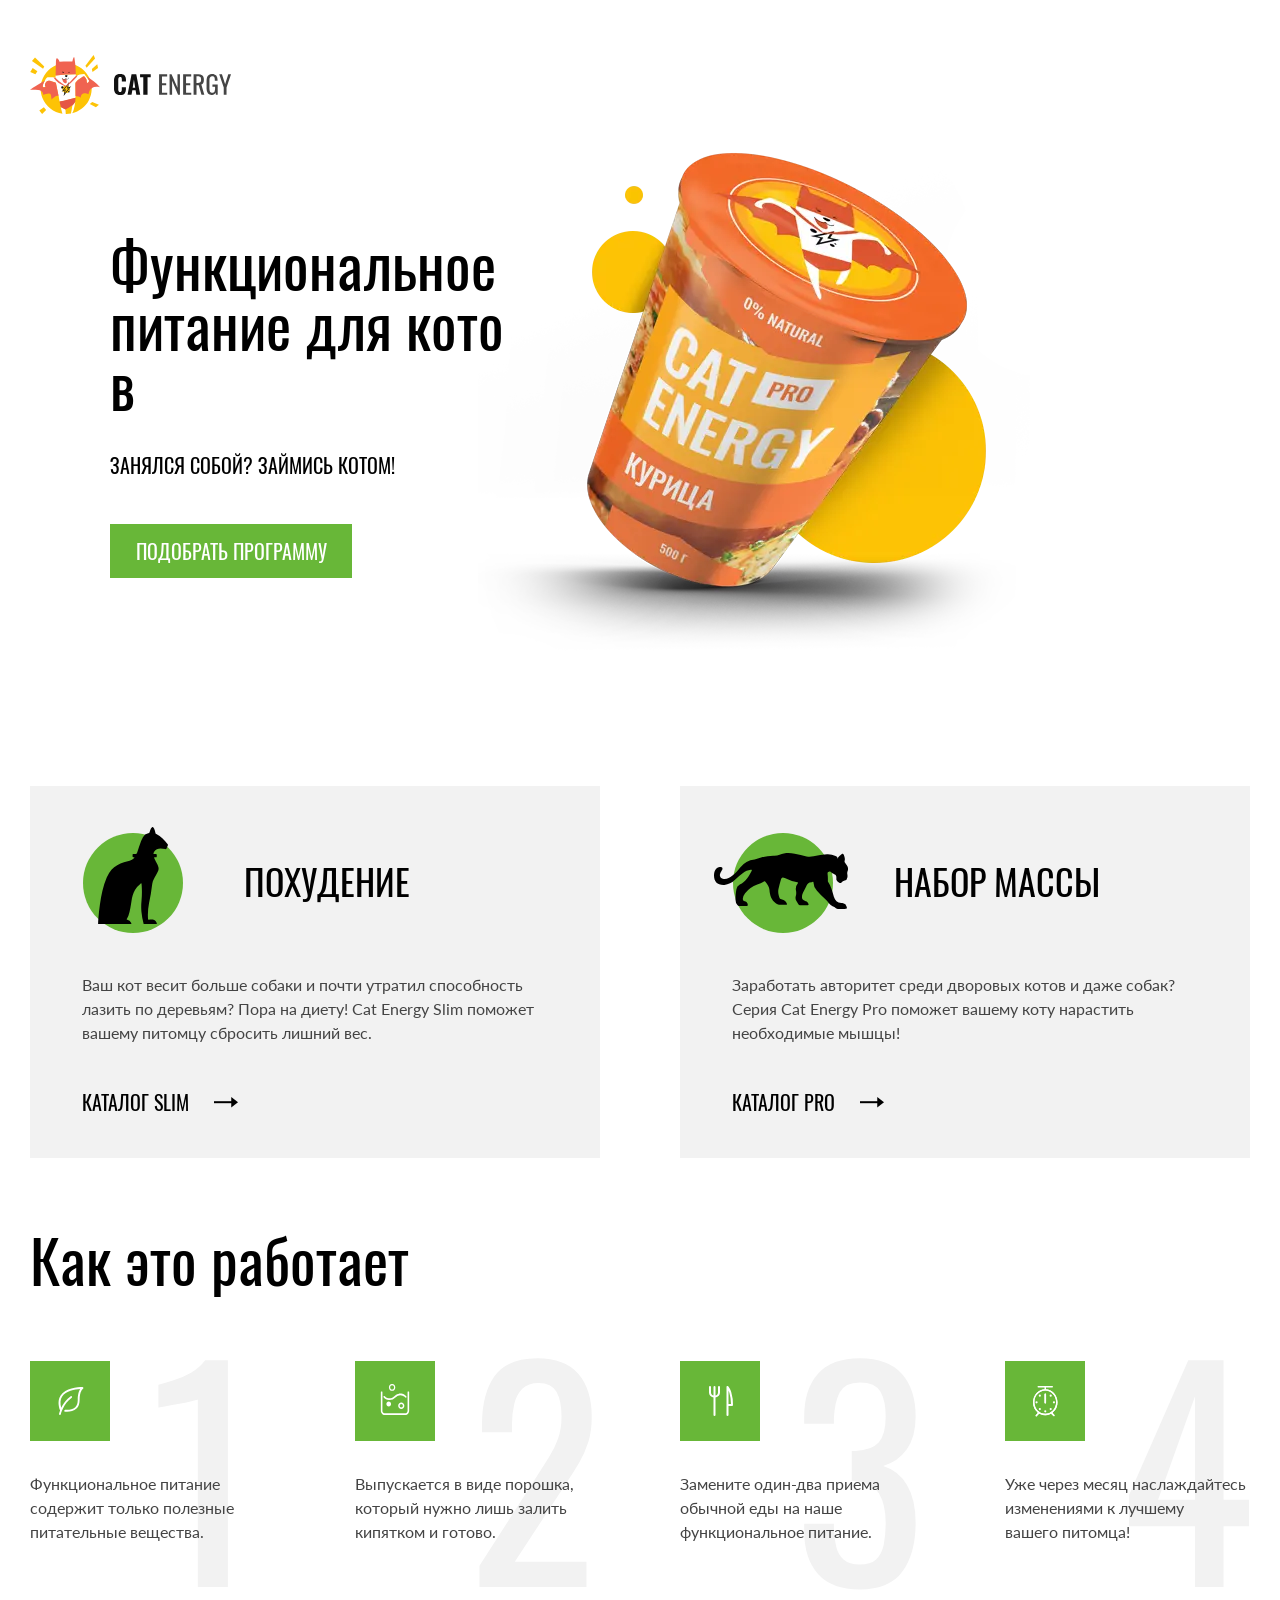
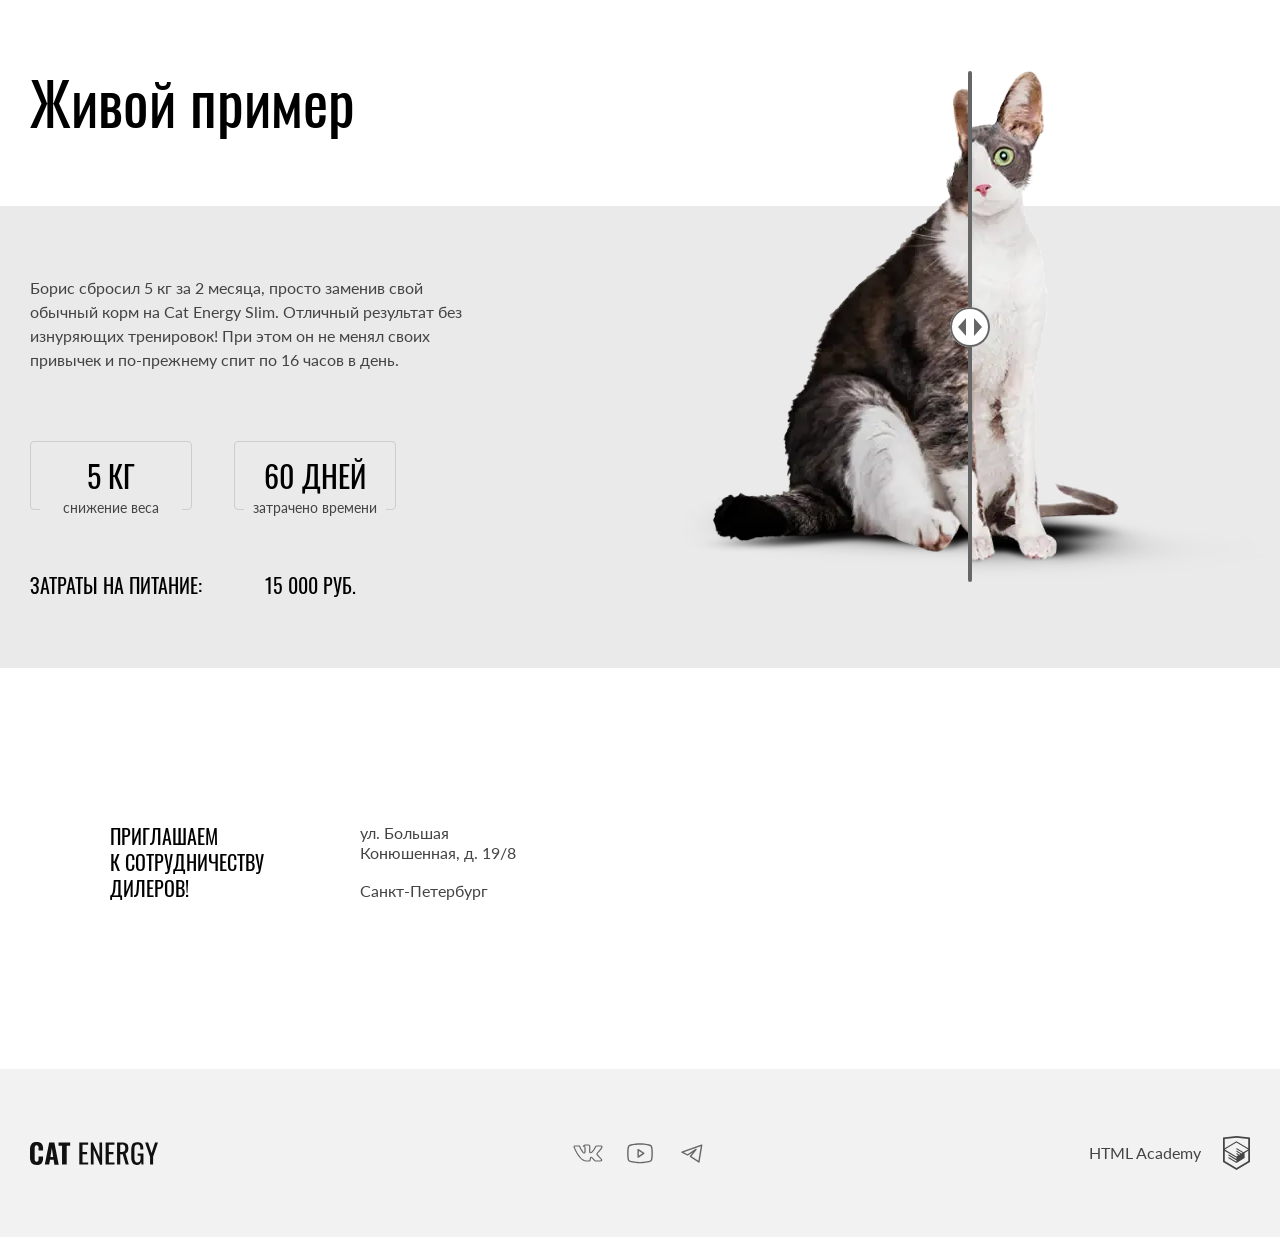
==== commit 8a8d54e0: "Deploying to gh-pages from @ htmlacademy-adaptive/1453615-cat-energy-2@1a5cdec4b0e61f7fee55a0c7d8ed9" ====
--- a/index.html
+++ b/index.html
@@ -1 +1 @@
-<!DOCTYPE html><html class="page" lang="ru"><head><meta charset="utf-8"><meta name="viewport" content="width=device-width,initial-scale=1"><title>Главная | Кэт энерджи | HTML Academy</title><link rel="stylesheet" href="./styles/styles.css"><link rel="preload" href="./fonts/oswald/oswaldregular.woff2" as="font" type="font/woff2" crossorigin="anonymous"><link rel="preload" href="./fonts/lato/Lato-Regular.woff2" as="font" type="font/woff2" crossorigin="anonymous"><link rel="icon" href="favicon.ico"><link rel="icon" href="favicons/icon.svg" type="image/svg+xml"><link rel="apple-touch-icon" href="favicons/apple.png"><link rel="manifest" href="manifest.webmanifest"></head><body class="page__body"><header class="page__header header" data-test="header"><a class="header__logo logo logo--main" href="index.html" aria-current="page" aria-label="Главная Кэт енерджи"><picture><source media="(min-width: 1280px)" srcset="images/logo-desktop.svg" type="image/svg+xml" width="70" height="59"><source media="(min-width: 768px)" srcset="images/logo-tablet.svg" type="image/svg+xml" width="60" height="50"><img class="logo__image" src="images/logo-mobile.svg" width="34" height="38" alt="Логотип Кэт енерджи"></picture><picture><source media="(min-width: 1280px)" srcset="images/logo-text-additional.svg" type="image/svg+xml" width="118" height="21"><img class="logo__text" src="images/logo-text.svg" width="101" height="20" alt="Текстовый логотип Кэт енерджи"></picture></a><nav class="header__nav nav nav--index nav--no-js"><button class="nav__toggler" type="button"><span class="visually-hidden">Открыть меню</span></button><ul class="nav__list"><li class="nav__item"><a class="nav__link" href="index.html" aria-current="page">Главная</a></li><li class="nav__item"><a class="nav__link" href="catalog.html">Каталог продукции</a></li><li class="nav__item"><a class="nav__link" href="#">Подбор программы</a></li></ul></nav></header><main class="page__main"><section class="page__banner page__centerer banner" data-test="hero"><h1 class="banner__title section-title section-title--contrast">Функциональное питание&nbsp;для&nbsp;котов</h1><p class="banner__text">Занялся собой? Займись котом!</p><picture class="banner__picture"><source srcset="images/banner-desktop@1x.webp, images/banner-desktop@2x.webp 2x" type="image/webp" media="(min-width: 1280px)" width="552" height="499"><source srcset="images/banner-tablet@1x.webp, images/banner-tablet@2x.webp 2x" type="image/webp" media="(min-width: 768px)" width="709" height="609"><source srcset="images/banner-mobile@1x.webp, images/banner-mobile@2x.webp 2x" type="image/webp" width="280" height="270"><source srcset="images/banner-desktop@1x.jpg, images/banner-desktop@2x.jpg 2x" type="image/jpg" media="(min-width: 1280px)" width="552" height="499"><source srcset="images/banner-tablet@1x.jpg, images/banner-tablet@2x.jpg 2x" type="image/jpg" media="(min-width: 768px)" width="709" height="609"><img class="banner__image" src="images/banner-mobile@1x.jpg" srcset="images/banner-mobile@2x.jpg 2x" width="280" height="270" loading="lazy" alt="«Кэт енерджи ПРО» с курицей."></picture><a class="banner__action button" href="#">Подобрать программу</a></section><section class="page__modules page__centerer modules" data-test="programs"><h2 class="visually-hidden">Виды программ</h2><ul class="modules__list"><li class="modules__item card"><h3 class="card__title card__title--slim">Похудение</h3><p class="card__text">Ваш кот весит больше собаки и почти утратил способность лазить по деревьям? Пора на диету! Cat Energy Slim поможет вашему питомцу сбросить лишний вес.</p><a class="card__link" href="#">Каталог Slim</a></li><li class="modules__item card"><h3 class="card__title card__title--pro">Набор массы</h3><p class="card__text">Заработать авторитет среди дворовых котов и даже собак? Серия Cat Energy Pro поможет вашему коту нарастить необходимые мышцы!</p><a class="card__link" href="#">Каталог Pro</a></li></ul></section><section class="page__centerer features" data-test="features"><h2 class="features__title section-title">Как это работает</h2><ol class="features__list"><li class="features__item features__item--leaf"><p class="features__text">Функциональное питание содержит только полезные питательные вещества.</p></li><li class="features__item features__item--drink"><p class="features__text">Выпускается в виде порошка, который нужно лишь залить кипятком и готово.</p></li><li class="features__item features__item--food"><p class="features__text">Замените один-два приема обычной еды на наше функциональное питание.</p></li><li class="features__item features__item--weight"><p class="features__text">Уже через месяц наслаждайтесь изменениями к лучшему вашего&nbsp;питомца!</p></li></ol></section><section class="result" data-test="proof"><div class="page__centerer result__container"><h2 class="result__title section-title">Живой пример</h2><p class="result__text">Борис сбросил 5 кг за 2 месяца, просто заменив свой обычный корм на Cat Energy Slim. Отличный результат без изнуряющих тренировок! При этом он не менял своих привычек и по-прежнему спит по 16 часов в день.</p><dl class="result__list metrics"><div class="metrics__item result-metric result-metric--bordered"><dt class="result-metric__name">Снижение веса</dt><dd class="result-metric__count">5 кг</dd></div><div class="metrics__item result-metric result-metric--bordered"><dt class="result-metric__name">Затрачено времени</dt><dd class="result-metric__count">60 дней</dd></div><div class="metrics__item result-metric result-metric--texted"><dt class="result-metric__name">Затраты на питание</dt><dd class="result-metric__count">15 000 руб.</dd></div></dl><div class="result__compare compare"><figure class="compare__images"><figcaption class="visually-hidden">Сравнение внешнего вида кота до и после похудения</figcaption><div class="compare__image compare__image--before"><picture><source srcset="images/cat-fat-tablet@1x.webp, images/cat-fat-tablet@2x.webp 2x" type="image/webp" media="(min-width: 768px)" width="591" height="511"><source srcset="images/cat-fat-mobile@1x.webp, images/cat-fat-mobile@2x.webp 2x" type="image/webp" width="280" height="232"><source srcset="images/cat-fat-tablet@1x.png, images/cat-fat-tablet@2x.png 2x" type="image/png" media="(min-width: 768px)" width="591" height="511"><img class="compare__img" src="images/cat-fat-mobile@1x.png" srcset="images/cat-fat-mobile@2x.png 2x" width="280" height="232" loading="lazy" alt="Кот до похудения."></picture></div><div class="compare__image compare__image--after"><picture><source srcset="images/cat-skinny-tablet@1x.webp, images/cat-skinny-tablet@2x.webp 2x" type="image/webp" media="(min-width: 768px)" width="591" height="511"><source srcset="images/cat-skinny-mobile@1x.webp, images/cat-skinny-mobile@2x.webp 2x" type="image/webp" width="280" height="232"><source srcset="images/cat-skinny-tablet@1x.png, images/cat-skinny-tablet@2x.png 2x" type="image/png" media="(min-width: 768px)" width="591" height="511"><img class="compare__img" src="images/cat-skinny-mobile@1x.png" srcset="images/cat-skinny-mobile@2x.png 2x" width="280" height="232" loading="lazy" alt="Кот после похудения."></picture></div></figure><button class="compare__control slider-control" type="button"><span class="visually-hidden">Сравнить</span></button></div></div></section><section class="contact" data-test="contacts"><div class="contact__wrapper"><h2 class="contact__title">Приглашаем к&nbsp;сотрудничеству дилеров!</h2><address class="contact__address"><p class="contact__place">ул. Большая Конюшенная, д. 19/8</p><p class="contact__city">Санкт-Петербург</p></address></div><div class="contact__map map"><noscript><picture><source srcset="images/map-desktop@1x.webp, images/map-desktop@2x.webp 2x" type="image/webp" media="(min-width: 1280px)" width="1440" height="400"><source srcset="images/map-tablet@1x.webp, images/map-tablet@2x.webp 2x" type="image/webp" media="(min-width: 768px)" width="768" height="400"><source srcset="images/map-mobile@1x.webp, images/map-mobile@2x.webp 2x" type="image/webp" width="320" height="362"><source srcset="images/map-desktop@1x.jpg, images/map-desktop@2x.jpg 2x" type="image/jpg" media="(min-width: 1280px)" width="1440" height="400"><source srcset="images/map-tablet@1x.jpg, images/map-tablet@2x.jpg 2x" type="image/jpg" media="(min-width: 768px)" width="768" height="400"><img class="map__img" src="images/map-mobile@1x.jpg" srcset="images/map-mobile@2x.jpg 2x" width="320" height="362" loading="lazy" alt="Офис «Кэт енерджи» на карте."></picture></noscript><iframe class="map__interactive" src="https://www.google.com/maps/embed?pb=!1m18!1m12!1m3!1d1998.6036253003213!2d30.320858716185526!3d59.938719169053996!2m3!1f0!2f0!3f0!3m2!1i1024!2i768!4f13.1!3m3!1m2!1s0x4696310fca145cc1%3A0x42b32648d8238007!2z0JHQvtC70YzRiNCw0Y8g0JrQvtC90Y7RiNC10L3QvdCw0Y8g0YPQuy4sIDE5LzgsINCh0LDQvdC60YIt0J_QtdGC0LXRgNCx0YPRgNCzLCAxOTExODY!5e0!3m2!1sru!2sru!4v1643479872532!5m2!1sru!2sru" allowfullscreen="" loading="lazy" title="Офис «Кэт енерджи» на карте"></iframe></div></section></main><footer class="footer" data-test="footer"><div class="footer__wrapper page__centerer"><a class="footer__item logo logo--footer" href="#" aria-current="page"><span class="visually-hidden">Главная Кэт энерджи</span></a><section class="footer__item social"><h2 class="visually-hidden">Подписывайтесь на наши социальные сети</h2><ul class="social__list"><li class="social__item"><a class="social__link social__link--vk" href="https://vk.com/htmlacademy" rel="noreferrer noopener" target="_blank"><span class="visually-hidden">Кэт энерджи во Вконтакте.</span></a></li><li class="social__item"><a class="social__link social__link--youtube" href="https://www.youtube.com/@HTMLAcademyTV" rel="noreferrer noopener" target="_blank"><span class="visually-hidden">Кэт энерджи в Ютубе</span></a></li><li class="social__item"><a class="social__link social__link--telegram" href="https://t.me/htmlacademy" rel="noreferrer noopener" target="_blank"><span class="visually-hidden">Кэт энерджи в Телеграме</span></a></li></ul></section><a class="footer__item creators" href="https://htmlacademy.ru/intensive/adaptive" rel="noreferrer noopener" target="_blank"><span class="creators__text">HTML Academy</span></a></div></footer><script src="scripts/index.js" type="module"></script></body></html>+<!DOCTYPE html><html class="page" lang="ru"><head><meta charset="utf-8"><meta name="viewport" content="width=device-width,initial-scale=1"><title>Главная | Кэт энерджи | HTML Academy</title><link rel="stylesheet" href="./styles/styles.css"><link rel="preload" href="./fonts/oswald/oswaldregular.woff2" as="font" type="font/woff2" crossorigin="anonymous"><link rel="preload" href="./fonts/lato/Lato-Regular.woff2" as="font" type="font/woff2" crossorigin="anonymous"><link rel="icon" href="favicon.ico"><link rel="icon" href="favicons/icon.svg" type="image/svg+xml"><link rel="apple-touch-icon" href="favicons/apple.png"><link rel="manifest" href="manifest.webmanifest"></head><body class="page__body"><header class="page__header header" data-test="header"><a class="header__logo logo logo--main" href="index.html" aria-current="page" aria-label="Главная Кэт енерджи"><picture><source media="(min-width: 1280px)" srcset="images/logo-desktop.svg" type="image/svg+xml" width="70" height="59"><source media="(min-width: 768px)" srcset="images/logo-tablet.svg" type="image/svg+xml" width="60" height="50"><img class="logo__image" src="images/logo-mobile.svg" width="34" height="38" alt="Логотип Кэт енерджи"></picture><picture><source media="(min-width: 1280px)" srcset="images/logo-text-additional.svg" type="image/svg+xml" width="118" height="21"><img class="logo__text" src="images/logo-text.svg" width="101" height="20" alt="Текстовый логотип Кэт енерджи"></picture></a><nav class="header__nav nav nav--index nav--no-js"><button class="nav__toggler" type="button"><span class="visually-hidden">Открыть меню</span></button><ul class="nav__list"><li class="nav__item"><a class="nav__link" href="index.html" aria-current="page">Главная</a></li><li class="nav__item"><a class="nav__link" href="catalog.html">Каталог продукции</a></li><li class="nav__item"><a class="nav__link" href="#">Подбор программы</a></li></ul></nav></header><main class="page__main"><section class="page__banner page__centerer banner" data-test="hero"><h1 class="banner__title section-title section-title--contrast">Функциональное питание&nbsp;для&nbsp;котов</h1><p class="banner__text">Занялся собой? Займись котом!</p><picture class="banner__picture"><source srcset="images/banner-desktop@1x.webp, images/banner-desktop@2x.webp 2x" type="image/webp" media="(min-width: 1280px)" width="552" height="499"><source srcset="images/banner-tablet@1x.webp, images/banner-tablet@2x.webp 2x" type="image/webp" media="(min-width: 768px)" width="709" height="609"><source srcset="images/banner-mobile@1x.webp, images/banner-mobile@2x.webp 2x" type="image/webp" width="280" height="270"><source srcset="images/banner-desktop@1x.jpg, images/banner-desktop@2x.jpg 2x" type="image/jpg" media="(min-width: 1280px)" width="552" height="499"><source srcset="images/banner-tablet@1x.jpg, images/banner-tablet@2x.jpg 2x" type="image/jpg" media="(min-width: 768px)" width="709" height="609"><img class="banner__image" src="images/banner-mobile@1x.jpg" srcset="images/banner-mobile@2x.jpg 2x" width="280" height="270" loading="lazy" alt="«Кэт енерджи ПРО» с курицей."></picture><a class="banner__action button" href="#">Подобрать программу</a></section><section class="page__modules page__centerer modules" data-test="programs"><h2 class="visually-hidden">Виды программ</h2><ul class="modules__list"><li class="modules__item card card--slim"><h3 class="card__title">Похудение</h3><p class="card__text">Ваш кот весит больше собаки и почти утратил способность лазить по деревьям? Пора на диету! Cat Energy Slim поможет вашему питомцу сбросить лишний вес.</p><a class="card__link" href="#">Каталог Slim</a></li><li class="modules__item card card--pro"><h3 class="card__title">Набор массы</h3><p class="card__text">Заработать авторитет среди дворовых котов и даже собак? Серия Cat Energy Pro поможет вашему коту нарастить необходимые мышцы!</p><a class="card__link" href="#">Каталог Pro</a></li></ul></section><section class="page__centerer features" data-test="features"><h2 class="features__title section-title">Как это работает</h2><ol class="features__list"><li class="features__item features__item--leaf"><p class="features__text">Функциональное питание содержит только полезные питательные вещества.</p></li><li class="features__item features__item--drink"><p class="features__text">Выпускается в виде порошка, который нужно лишь залить кипятком и готово.</p></li><li class="features__item features__item--food"><p class="features__text">Замените один-два приема обычной еды на наше функциональное питание.</p></li><li class="features__item features__item--weight"><p class="features__text">Уже через месяц наслаждайтесь изменениями к лучшему вашего&nbsp;питомца!</p></li></ol></section><section class="result" data-test="proof"><div class="page__centerer result__container"><h2 class="result__title section-title">Живой пример</h2><p class="result__text">Борис сбросил 5 кг за 2 месяца, просто заменив свой обычный корм на Cat Energy Slim. Отличный результат без изнуряющих тренировок! При этом он не менял своих привычек и по-прежнему спит по 16 часов в день.</p><dl class="result__list metrics"><div class="metrics__item result-metric result-metric--bordered"><dt class="result-metric__name">Снижение веса</dt><dd class="result-metric__count">5 кг</dd></div><div class="metrics__item result-metric result-metric--bordered"><dt class="result-metric__name">Затрачено времени</dt><dd class="result-metric__count">60 дней</dd></div><div class="metrics__item result-metric result-metric--texted"><dt class="result-metric__name">Затраты на питание</dt><dd class="result-metric__count">15 000 руб.</dd></div></dl><div class="result__compare compare"><figure class="compare__images"><figcaption class="visually-hidden">Сравнение внешнего вида кота до и после похудения</figcaption><div class="compare__image compare__image--before"><picture><source srcset="images/cat-fat-tablet@1x.webp, images/cat-fat-tablet@2x.webp 2x" type="image/webp" media="(min-width: 768px)" width="591" height="511"><source srcset="images/cat-fat-mobile@1x.webp, images/cat-fat-mobile@2x.webp 2x" type="image/webp" width="280" height="232"><source srcset="images/cat-fat-tablet@1x.png, images/cat-fat-tablet@2x.png 2x" type="image/png" media="(min-width: 768px)" width="591" height="511"><img class="compare__img" src="images/cat-fat-mobile@1x.png" srcset="images/cat-fat-mobile@2x.png 2x" width="280" height="232" loading="lazy" alt="Кот до похудения."></picture></div><div class="compare__image compare__image--after"><picture><source srcset="images/cat-skinny-tablet@1x.webp, images/cat-skinny-tablet@2x.webp 2x" type="image/webp" media="(min-width: 768px)" width="591" height="511"><source srcset="images/cat-skinny-mobile@1x.webp, images/cat-skinny-mobile@2x.webp 2x" type="image/webp" width="280" height="232"><source srcset="images/cat-skinny-tablet@1x.png, images/cat-skinny-tablet@2x.png 2x" type="image/png" media="(min-width: 768px)" width="591" height="511"><img class="compare__img" src="images/cat-skinny-mobile@1x.png" srcset="images/cat-skinny-mobile@2x.png 2x" width="280" height="232" loading="lazy" alt="Кот после похудения."></picture></div></figure><button class="compare__control slider-control" type="button"><span class="visually-hidden">Сравнить</span></button></div></div></section><section class="contact" data-test="contacts"><div class="contact__wrapper"><h2 class="contact__title">Приглашаем к&nbsp;сотрудничеству дилеров!</h2><address class="contact__address"><p class="contact__place">ул. Большая Конюшенная, д. 19/8</p><p class="contact__city">Санкт-Петербург</p></address></div><div class="contact__map map"><noscript><picture><source srcset="images/map-desktop@1x.webp, images/map-desktop@2x.webp 2x" type="image/webp" media="(min-width: 1280px)" width="1440" height="400"><source srcset="images/map-tablet@1x.webp, images/map-tablet@2x.webp 2x" type="image/webp" media="(min-width: 768px)" width="768" height="400"><source srcset="images/map-mobile@1x.webp, images/map-mobile@2x.webp 2x" type="image/webp" width="320" height="362"><source srcset="images/map-desktop@1x.jpg, images/map-desktop@2x.jpg 2x" type="image/jpg" media="(min-width: 1280px)" width="1440" height="400"><source srcset="images/map-tablet@1x.jpg, images/map-tablet@2x.jpg 2x" type="image/jpg" media="(min-width: 768px)" width="768" height="400"><img class="map__img" src="images/map-mobile@1x.jpg" srcset="images/map-mobile@2x.jpg 2x" width="320" height="362" loading="lazy" alt="Офис «Кэт енерджи» на карте."></picture></noscript><iframe class="map__interactive" src="https://www.google.com/maps/embed?pb=!1m18!1m12!1m3!1d1998.6036253003213!2d30.320858716185526!3d59.938719169053996!2m3!1f0!2f0!3f0!3m2!1i1024!2i768!4f13.1!3m3!1m2!1s0x4696310fca145cc1%3A0x42b32648d8238007!2z0JHQvtC70YzRiNCw0Y8g0JrQvtC90Y7RiNC10L3QvdCw0Y8g0YPQuy4sIDE5LzgsINCh0LDQvdC60YIt0J_QtdGC0LXRgNCx0YPRgNCzLCAxOTExODY!5e0!3m2!1sru!2sru!4v1643479872532!5m2!1sru!2sru" allowfullscreen="" loading="lazy" title="Офис «Кэт енерджи» на карте"></iframe></div></section></main><footer class="footer" data-test="footer"><div class="footer__wrapper page__centerer"><a class="footer__item logo logo--footer" href="#" aria-current="page"><span class="visually-hidden">Главная Кэт энерджи</span></a><section class="footer__item social"><h2 class="visually-hidden">Подписывайтесь на наши социальные сети</h2><ul class="social__list"><li class="social__item"><a class="social__link social__link--vk" href="https://vk.com/htmlacademy" rel="noreferrer noopener" target="_blank"><span class="visually-hidden">Кэт энерджи во Вконтакте.</span></a></li><li class="social__item"><a class="social__link social__link--youtube" href="https://www.youtube.com/@HTMLAcademyTV" rel="noreferrer noopener" target="_blank"><span class="visually-hidden">Кэт энерджи в Ютубе</span></a></li><li class="social__item"><a class="social__link social__link--telegram" href="https://t.me/htmlacademy" rel="noreferrer noopener" target="_blank"><span class="visually-hidden">Кэт энерджи в Телеграме</span></a></li></ul></section><a class="footer__item creators" href="https://htmlacademy.ru/intensive/adaptive" rel="noreferrer noopener" target="_blank"><span class="creators__text">HTML Academy</span></a></div></footer><script src="scripts/index.js" type="module"></script></body></html>
--- a/styles/styles.css
+++ b/styles/styles.css
@@ -1 +1 @@
-*,:before,:after{box-sizing:border-box}img{object-fit:contain;max-width:100%;height:auto}@font-face{font-family:Oswald;font-weight:400;font-style:normal;font-display:swap;src:url(../fonts/oswald/oswaldregular.woff2)format("woff2")}@font-face{font-family:Lato;font-weight:400;font-style:normal;font-display:swap;src:url(../fonts/lato/Lato-Regular.woff2)format("woff2")}.visually-hidden{clip:rect(0 0 0 0);border:0;width:1px;height:1px;margin:-1px;padding:0;position:absolute;overflow:hidden}.page{color:#444;word-wrap:break-word;overflow-wrap:break-word;font-family:Lato,Helvetica,sans-serif;font-size:14px;font-weight:400;line-height:18px}@media (width>=768px){.page{font-size:16px;line-height:24px}}.page__body{margin:0}.page__title{margin-top:0;margin-bottom:40px}@media (width>=768px){.page__title{margin-bottom:84px}}@media (width>=1280px){.page__title{margin-bottom:95px}}.page__centerer{padding-inline:20px}@media (768px<=width<1280px){.page__centerer{padding-inline:30px}}@media (width>=1280px){.page__centerer{width:1220px;margin-inline:auto;padding-inline:0}}.page__header{grid-template-rows:65px;display:grid}@media (width>=768px){.page__header{grid-template-rows:50px}}@media (width>=1280px){.page__header{width:1220px;margin:0 auto}}.page__banner{margin-bottom:20px}@media (width>=768px){.page__banner{margin-bottom:0}}@media (width>=1280px){.page__banner{margin-bottom:135px}}.page__modules{margin-bottom:22px}@media (width>=768px){.page__modules{margin-bottom:45px}}@media (width>=1280px){.page__modules{margin-bottom:71px}}.page__catalog{margin-bottom:25px}@media (width>=768px){.page__catalog{margin-bottom:74px}}@media (width>=1280px){.page__catalog{margin-bottom:71px}}.page__additional{margin-bottom:40px}@media (width>=768px){.page__additional{margin-bottom:80px}}@media (width>=1280px){.page__additional{margin-bottom:96px}}.button{color:#fff;text-transform:uppercase;text-align:center;cursor:pointer;background-color:#68b738;border:none;outline:none;padding:10px 20px;font-family:Oswald,Impact,sans-serif;font-size:16px;font-weight:400;line-height:20px;text-decoration:none;display:block}.button:hover,.button:focus-visible{background-color:#5eaa2f}.button:active{color:#ffffff4d;background-color:#5eaa2f}@supports not selector(:focus-visible){.button:focus{background-color:#5eaa2f}}.button--secondary{color:#444;background-color:#f2f2f2}.button--secondary:hover,.button--secondary:focus-visible{background-color:#ebebeb}.button--secondary:active{color:#4444444d;background-color:#ebebeb}@supports not selector(:focus-visible){.button--secondary:focus{background-color:#ebebeb}}.header{grid-template-columns:repeat(3,1fr);position:relative}@media (width>=768px){.header{grid-template-columns:174px 1fr;gap:30px;padding:25px 34px 0 30px}}@media (width>=1280px){.header{grid-template-columns:202px 1fr 50%;padding:55px 0 30px}}.header__logo{grid-area:1/1/auto/-1;align-self:flex-start}@media (width>=768px){.header__logo{grid-column:auto}}.header__nav{grid-area:1/1/auto/-1}@media (width>=768px){.header__nav{grid-column:2}}@media (width>=1280px){.header__nav{grid-column:3}}.footer{background-color:#f2f2f2;padding-block:40px}@media (width>=768px){.footer{padding-block:45px 40px}}@media (width>=1280px){.footer{padding-block:54px}}.footer__wrapper{grid-template-columns:1fr;align-items:center;gap:20px;display:grid}@media (width>=768px){.footer__wrapper{grid-template-columns:repeat(3,1fr);align-content:center;gap:20px;display:grid}}.nav{grid-template-columns:repeat(3,1fr);font-family:Oswald,Impact,sans-serif;display:grid;position:relative}@media (width<768px){.nav{border-bottom:1px solid #e6e6e6;box-shadow:30px 0 #e6e6e6,-30px 0 #e6e6e6}}@media (width>=768px){.nav{background:0 0;grid-template-columns:auto;padding-top:14px}}@media (width>=1280px){.nav{padding:14px 0 0}}.nav--no-js{grid-row:2}.nav--no-js .nav__toggler{display:none}.nav--no-js .nav__list{grid-area:2/1/auto/-1;position:static}.nav__list{z-index:10;width:100%;margin:0;padding:0;list-style-type:none;display:block;position:absolute;top:100%}@media (width>=768px){.nav__list{flex-wrap:wrap;justify-content:flex-end;gap:35px;display:flex;position:static}}@media (width<768px){.nav__list--closed{display:none}}.nav__item{background-color:#fff}@media (width>=768px){.nav__item{background:0 0}}.nav__link{color:#000;text-align:center;text-transform:uppercase;border-top:1px solid #e6e6e6;outline:none;width:100%;padding:22px 20px;font-size:20px;font-weight:500;line-height:20px;text-decoration:none;display:block}.nav__link:hover,.nav__link:focus-visible{opacity:.6}.nav__link:active{opacity:.3}@supports not selector(:focus-visible){.nav__link:focus{opacity:.8}}@media (width>=768px){.nav__link{border:none;padding:0;font-size:18px;font-weight:400;line-height:24px;position:relative}.nav__link[aria-current=page]:after{content:"";background-color:#68b738;height:2px;display:block;position:absolute;bottom:-10px;left:0;right:0}}@media (width>=768px) and (width>=1280px){.nav__link{font-size:20px;line-height:30px}}@media (width<768px){.nav__link:before{content:"";background-color:#e6e6e6;height:1px;display:block;position:absolute;top:0;left:0;right:0;box-shadow:30px 0 #e6e6e6,-30px 0 #e6e6e6}}.nav__toggler{cursor:pointer;background-color:#fff;border:none;border-radius:0;grid-area:1/3;place-self:center end;width:24px;height:18px;margin-right:20px;position:relative}@media (width>=768px){.nav__toggler{display:none}}.nav__toggler:before{content:"";background-color:#000;width:25px;height:1.5px;display:block;position:absolute;top:50%;left:50%;transform:translate(-50%,-50%)rotate(45deg)}.nav__toggler:after{content:"";box-shadow:none;background-color:#000;width:25px;height:1.5px;display:block;position:absolute;top:50%;left:50%;transform:translate(-50%,-50%)rotate(-45deg)}.nav__toggler--closed:before{width:100%;top:0;left:0;transform:none}.nav__toggler--closed:after{width:100%;top:8px;left:0;transform:none;box-shadow:0 8px #000}@media (width>=1280px){.nav--index .nav__link{color:#fff}.nav--index .nav__link[aria-current=page]:after{background-color:#fff}}.logo{outline:none;text-decoration:none;display:grid}.logo[aria-current=page]{pointer-events:none}.logo--main{grid-template-columns:1fr 101px 1fr;align-items:center;padding:12px 20px 16px}@media (width>=768px){.logo--main{grid-template-rows:50px;grid-template-columns:repeat(2,auto);align-items:center;gap:13px;padding:0}}@media (width>=1280px){.logo--main{grid-template-rows:59px;gap:13px;width:202px;height:60px}}.logo--main:hover,.logo--main:focus-visible{opacity:.8}.logo--main:active{opacity:.6}@supports not selector(:focus-visible){.logo--main:focus{opacity:.8}}.logo--footer{--mask-position:center;grid-template-columns:1fr;padding:0}@supports not selector(:focus-visible){.logo--footer:focus:before{background-color:#3e3e3e}}@media (width>=768px){.logo--footer{--mask-position:start;text-align:left;justify-content:flex-start;padding:0}}.logo--footer:before{content:"";justify-self:var(--mask-position);background-color:#111;width:128px;height:24px;display:block;-webkit-mask:url(../images/logo-text-additional.svg) 50%/contain no-repeat;mask:url(../images/logo-text-additional.svg) 50%/contain no-repeat}.logo--footer:hover:before,.logo--footer:focus-visible:before{background-color:#3e3e3e}.logo--footer:active:before{background-color:#6b6b6b}.logo:hover{opacity:.8}.logo:active{opacity:.6}.logo__image{justify-self:start;display:block}@media (width>=768px){.logo__image{justify-self:none;width:60px;height:50px}}@media (width>=1280px){.logo__image{width:70px;height:59px}}.logo__text{display:block}@media (width>=1280px){.logo__text{width:118px;height:21px}}.banner{text-align:center;color:#fff;grid-template-columns:1fr;padding-top:27px;font-family:Oswald,Impact,sans-serif;font-weight:400;display:grid}@media (width<768px){.banner{--gradient-part:37%;background-image:linear-gradient(to top,#fff var(--gradient-part),#68b738d9 var(--gradient-part)),image-set(url(../images/bg-banner-mobile@2x.webp) 2dppx type("image/webp"),url(../images/bg-banner-mobile@1x.webp) 1dppx type("image/webp"),url(../images/bg-banner-mobile@2x.jpg) 2dppx,url(../images/bg-banner-mobile@1x.jpg) 1dppx),linear-gradient(to top,#fff var(--gradient-part),#504f55 var(--gradient-part));background-position:top,top;background-repeat:no-repeat;background-size:100%,auto 60.4%}}@media (width>=768px){.banner{color:#000;text-align:left;padding-top:65px;padding-bottom:526px;position:relative}}@media (width>=1280px){.banner{grid-template-columns:416px 1fr;padding-top:7px;padding-bottom:0;padding-left:80px;position:static}.banner:before{content:"";z-index:-1;background-image:-webkit-linear-gradient(#68b738d9),-webkit-image-set(url(../images/bg-banner-desktop@2x.webp) 2x type("image/webp"),url(../images/bg-banner-desktop@1x.webp) 1x type("image/webp"),url(../images/bg-banner-desktop@2x.jpg) 2x,url(../images/bg-banner-desktop@1x.jpg) 1x),-webkit-linear-gradient(#504f55);background-image:linear-gradient(#68b738d9),image-set("../images/bg-banner-desktop@2x.webp" 2x type("image/webp"),"../images/bg-banner-desktop@1x.webp" 1x type("image/webp"),"../images/bg-banner-desktop@2x.jpg" 2x,"../images/bg-banner-desktop@1x.jpg" 1x),linear-gradient(#504f55);background-position:0 100%;background-repeat:no-repeat;background-size:100%,cover,100%;width:50%;height:694px;position:absolute;top:0;left:50%}}.banner__picture{justify-content:center;display:grid}@media (width>=1280px){.banner__picture{grid-area:1/2/5;place-self:center start;margin-left:-48px;transform:none}}.banner__image{display:block}@media (width>=768px){.banner__image{z-index:-1;position:absolute;bottom:0;left:50%;transform:translate(-50%)}}@media (width>=1280px){.banner__image{text-align:left;width:auto;position:static;transform:none}}.banner__title{font-weight:inherit;color:inherit;margin-top:0;margin-bottom:25px;font-size:36px;line-height:36px}@media (width>=768px){.banner__title{margin-bottom:41px}}@media (768px<=width<1280px){.banner__title{margin-left:90px}}@media (width>=1280px){.banner__title{grid-column:1;padding-top:82px}}.banner__text{font-weight:inherit;text-transform:uppercase;margin-top:0;margin-bottom:29px;font-size:14px;line-height:14px}@media (width>=768px){.banner__text{margin-bottom:49px;font-size:20px;line-height:20px}}@media (768px<=width<1280px){.banner__text{margin-left:90px}}@media (width>=1280px){.banner__text{grid-column:1}}.banner__action{width:100%;margin-top:3px}@media (width>=768px){.banner__action{grid-row:4;width:242px;margin-top:0;margin-left:90px;padding:14px 20px;font-size:20px;line-height:26px}}@media (width>=1280px){.banner__action{grid-area:auto/1;place-self:start;margin:0}}.modules{background-color:#fff}.modules__list{grid-template-columns:1fr;row-gap:20px;margin:0;padding:0;list-style-type:none;display:grid}@media (width>=768px){.modules__list{row-gap:30px}}@media (width>=1280px){.modules__list{grid-template-columns:1fr 1fr;column-gap:80px}}.card{background-color:#f2f2f2;flex-direction:column;justify-content:flex-start;align-items:flex-start;padding:24px 20px 0;display:flex;position:relative}@media (width>=768px){.card{min-height:372px;padding:77px 316px 20px 53px}}@media (width>=1280px){.card{padding:47px 50px 37px 52px}}.card__title{text-transform:uppercase;color:#000;justify-content:flex-start;align-items:center;margin:0 0 22px;font-family:Oswald,Impact,sans-serif;font-size:24px;font-weight:400;line-height:37px;display:flex;position:relative}@media (768px<=width<1280px){.card__title{position:static}}@media (width>=768px){.card__title{margin-bottom:25px;font-size:36px;line-height:36px}}@media (width>=1280px){.card__title{margin-bottom:40px}}.card__title:before{--module-card-icon-size:50px;content:"";width:var(--module-card-icon-size);height:var(--module-card-icon-size);background-color:#68b738;border-radius:50%;flex-shrink:1;margin-right:18px;display:block}@media (768px<=width<1280px){.card__title:before{--module-card-icon-size:200px;margin-right:0;position:absolute;top:90px;right:62px}}@media (width>=1280px){.card__title:before{--module-card-icon-size:100px;margin-right:62px}}.card__title:after{content:"";-webkit-mask:var(--module-icon)no-repeat center/cover;mask:var(--module-icon)no-repeat center/cover;background:#000;display:block;position:absolute}.card__title--slim:after{--module-icon:url(../icons/stack.svg#cat-slim);width:36px;height:50px;top:-3px;left:7px}@media (768px<=width<1280px){.card__title--slim:after{top:81px;right:92px;left:initial;width:140px;height:194px}}@media (width>=1280px){.card__title--slim:after{width:70px;height:97px;top:-6px;left:15px}}.card__title--pro:after{--module-icon:url(../icons/stack.svg#cat-pro);width:67px;height:28px;top:11px;left:-10px}@media (768px<=width<1280px){.card__title--pro:after{top:135px;right:28px;left:initial;width:268px;height:112px}}@media (width>=1280px){.card__title--pro:after{width:134px;height:56px;top:20px;left:-19px}}.card__text{color:#444;margin:0 0 22px;font-family:Lato,Helvetica,sans-serif}@media (768px<=width<1280px){.card__text{margin-bottom:33px}}@media (width>=1280px){.card__text{margin-bottom:7px}}.card__link{text-transform:uppercase;color:#000;border-top:1px solid #d9d9d9;outline:none;align-self:flex-start;align-items:center;width:100%;padding:19px 0 22px;font-family:Oswald,Impact,sans-serif;font-size:16px;font-weight:400;line-height:16px;text-decoration:none;transition:all 80ms linear;display:flex}@media (width>=768px){.card__link{border-top:none;font-size:20px;line-height:30px}}.card__link:active{opacity:.3}.card__link:after{content:"";background:#000;width:32px;height:11px;margin-left:15px;transition:all 80ms linear;display:block;-webkit-mask:url(../icons/stack.svg#arrow) -8px/32px 11px no-repeat;mask:url(../icons/stack.svg#arrow) -8px/32px 11px no-repeat}@media (width>=768px){.card__link:after{margin-left:25px}}.card__link:hover:after,.card__link:focus-visible:after{-webkit-mask-position:0;mask-position:0}@supports not selector(:focus-visible){.card__link:focus:after{-webkit-mask-position:0;mask-position:0}}.features{background-color:#fff;padding-bottom:49px}@media (768px<=width<1280px){.features{border-bottom:1px solid #e6e6e6}}@media (width>=768px){.features{padding-bottom:60px}}@media (width>=1280px){.features{padding-bottom:40px}}.features__title{margin-top:0;margin-bottom:42px}@media (width>=768px){.features__title{margin-bottom:72px}}.features__list{counter-reset:features;grid-template-columns:1fr;row-gap:20px;margin:0;padding:0;list-style-type:none;display:grid}@media (width>=768px){.features__list{grid-template-columns:1fr 1fr;gap:90px 59px}}@media (width>=1280px){.features__list{grid-template-columns:repeat(4,1fr);column-gap:80px}}.features__item{--feature-icon-size:60px;z-index:0;counter-increment:features;justify-content:flex-start;align-items:center;display:flex;position:relative}@media (width>=768px){.features__item{--feature-icon-size:80px;flex-direction:column;align-items:flex-start;min-height:227px;padding-right:0}}.features__item:before{content:"";width:var(--feature-icon-size);height:var(--feature-icon-size);background-color:#68b738;background-image:var(--icon);background-position:50%;background-repeat:no-repeat;background-size:34px 34px;flex-shrink:0;margin-right:20px;display:block}@media (width>=768px){.features__item:before{margin-bottom:31px}.features__item:after{content:counter(features);z-index:-1;color:#f2f2f2;font-family:Oswald,Impact,sans-serif;font-size:280px;font-weight:400;line-height:200px;display:block;position:absolute;top:0;left:113px}}.features__item--leaf:before{--icon:url(../icons/stack.svg#leaf)}.features__item--drink:before{--icon:url(../icons/stack.svg#tub)}.features__item--food:before{--icon:url(../icons/stack.svg#eat)}.features__item--weight:before{--icon:url(../icons/stack.svg#scales)}@media (width>=768px){.features__item:first-child:after{left:120px}}.features__text{margin:0}@media (768px<=width<1280px){.features__text{width:80%}}.section-title{color:#000;font-family:Oswald,Impact,sans-serif;font-size:36px;font-weight:400;line-height:36px}@media (width>=768px){.section-title{font-size:60px;line-height:60px}}.section-title--contrast{color:inherit}.section-title--decoration{--air-gap:40px;--top-offset:11px;--line-color:#68b738;width:-moz-fit-content;width:fit-content;font-size:24px;line-height:1em;display:inline-block;position:relative}@media (width>=768px){.section-title--decoration{--air-gap:40px;--top-offset:14px;margin-left:var(--air-gap);font-size:32px}}@media (width>=1280px){.section-title--decoration{--top-offset:18px;margin-left:0;font-size:40px}}.section-title--decoration:before{content:"";top:var(--top-offset);right:calc(100% + var(--air-gap));width:calc(100vw - 100% - var(--air-gap));background-color:var(--line-color);box-shadow:calc(100vw + var(--air-gap))0 0 0 var(--line-color);height:2px;display:block;position:absolute}.result{background-color:#eaeaea;padding-top:25px;padding-bottom:40px}@media (width>=768px){.result{background-color:#fff;background-image:linear-gradient(0deg,#eaeaea 0 462px,#fff 462px 100%);background-position:bottom;background-repeat:no-repeat;background-size:contain;padding-top:43px;padding-bottom:101px}}@media (width>=1280px){.result{padding-bottom:73px}}.result__container{grid-template-columns:1fr;display:grid}@media (width>=1280px){.result__container{grid-template-columns:432px 592px;align-items:start;column-gap:212px}}.result__content{flex-direction:column;width:100%;display:flex}@media (width>=1280px){.result__content{width:440px;padding-top:49px}}.result__title{margin-top:0;margin-bottom:44px}@media (width>=768px){.result__title{margin-bottom:63px}}@media (width>=1280px){.result__title{margin-bottom:145px}}.result__text{margin-top:0;margin-bottom:20px}@media (width>=768px){.result__text{margin-bottom:54px}}@media (width>=1280px){.result__text{grid-column:1;margin-bottom:69px}}.result__text p{margin:0}.result__text p:not(:last-child){margin-bottom:15px}.result__list{margin-top:0;margin-bottom:20px}@media (width>=768px){.result__list{margin-bottom:102px}}@media (width>=1280px){.result__list{grid-column:1;margin-bottom:0}.result__compare{grid-area:1/2/4}}.result-metric--bordered{grid-template-rows:min-content;grid-template-columns:1fr;display:grid}.result-metric--bordered .result-metric__name{z-index:2;text-align:center;text-transform:lowercase;background-color:#eaeaea;grid-row:2;justify-self:center;width:87px;margin-top:-9px;padding:0 10px;font-size:12px;line-height:12px;position:relative}@media (768px<=width<1280px){.result-metric--bordered .result-metric__name{background-color:#fff}}@media (width>=768px){.result-metric--bordered .result-metric__name{min-width:142px;padding:0 6px;font-size:14px;line-height:14px}}.result-metric--bordered .result-metric__count{text-align:center;text-transform:uppercase;color:#000;border:1px solid #cdcdcd;border-radius:4px;grid-row:1;margin:0;padding:15px;font-family:Oswald,Impact,sans-serif;font-size:24px;font-weight:500;line-height:24px}@media (width>=768px){.result-metric--bordered .result-metric__count{font-size:30px;line-height:37px}}.result-metric--texted{text-align:center;text-transform:uppercase;color:#000;font-family:Oswald,Impact,sans-serif;font-size:14px;font-weight:400;line-height:20px}@media (width>=768px){.result-metric--texted{font-size:20px}}@media (768px<=width<1280px){.result-metric--texted{flex-direction:column;justify-content:center;align-items:flex-end;display:flex}}@media (width>=1280px){.result-metric--texted{text-align:left}}.result-metric--texted .result-metric__name{display:inline-block}@media (768px<=width<1280px){.result-metric--texted .result-metric__name{margin-bottom:9px}}@media (width>=1280px){.result-metric--texted .result-metric__name{margin-right:63px}}.result-metric--texted .result-metric__name:after{content:":";display:inline-block}.result-metric--texted .result-metric__count{margin:0;display:inline-block}.compare{flex-direction:column;align-items:center;display:flex;position:relative}.compare__images{width:280px;height:256px;margin:0;padding:0;display:grid;position:relative}@media (width>=768px){.compare__images{width:592px;height:511px}}.compare__image{grid-area:1/1/2/2;place-content:center;width:100%;height:100%;display:grid;overflow:hidden}@media (width>=768px){.compare__image{width:592px}}.compare__image--before{-webkit-clip-path:inset(0 50% 0 0);clip-path:inset(0 50% 0 0)}.compare__image--after{-webkit-clip-path:inset(0 0 0 50%);clip-path:inset(0 0 0 50%)}.compare__img{object-position:center;justify-content:center;width:100%;height:auto}.compare__control{width:4px;position:absolute;top:0;bottom:0;left:50%}.slider-control{--thumb-color:#666;background-color:var(--thumb-color);border:none;border-radius:2px;padding:0;transform:translate(-50%)}.slider-control:hover{--thumb-color:#68b738}.slider-control:active{opacity:.6}.slider-control:before,.slider-control:after{content:"";aspect-ratio:1;width:40px;display:block;position:absolute;inset:50% 0 0;transform:translate(calc(2px - 50%),-50%)}.slider-control:before{box-shadow:inset 0 0 0 2px var(--thumb-color);background-color:#fff;border-radius:100%}.slider-control:after{background-color:var(--thumb-color);cursor:e-resize;-webkit-mask:url(../icons/stack.svg#arrows-left-right) 50%/24px 18px no-repeat;mask:url(../icons/stack.svg#arrows-left-right) 50%/24px 18px no-repeat}.metrics{grid-template-columns:repeat(2,1fr);gap:19px 34px;display:grid}@media (width>=768px){.metrics{grid-template-columns:162px 162px 1fr;column-gap:42px}}@media (width>=1280px){.metrics{grid-template-columns:repeat(2,162px);row-gap:60px}}.metrics__item:last-child:nth-child(odd){grid-column:1/-1}@media (768px<=width<1280px){.metrics__item:last-child:nth-child(odd){grid-column:auto}}.map{grid-template-rows:1fr;grid-template-columns:1fr;place-items:center;height:362px;display:grid}@media (width>=768px){.map{height:400px}}.map__image{object-fit:cover;width:100%;height:auto}.map__interactive{border:none;width:100%;height:100%}.contact{grid-template-columns:1fr;display:grid}@media (width>=1280px){.contact{grid-template-rows:95px 1fr 106px;grid-template-columns:1fr 1220px 1fr}}.contact__wrapper{--contact-bg-color:#fff;background-color:var(--contact-bg-color);flex-wrap:wrap;justify-content:space-between;align-items:center;padding:26px 20px;display:flex}@media (width>=768px){.contact__wrapper{align-items:stretch;padding:60px 70px 62px}}@media (width<1280px){.contact__wrapper{box-shadow:30px 0 0 0 var(--contact-bg-color),-30px 0 0 0 var(--contact-bg-color)}}@media (width>=1280px){.contact__wrapper{z-index:2;pointer-events:none;grid-area:2/2/3/3;width:565px;padding:60px 75px 62px 80px}}@media (width<1280px){.contact__wrapper--inner{--contact-bg-color:#f2f2f2}}.contact__title{text-transform:uppercase;color:#000;flex-shrink:0;width:140px;margin:0;font-family:Oswald,Impact,sans-serif;font-size:16px;font-weight:400;line-height:20px}@media (width>=768px){.contact__title{width:170px;font-size:20px;line-height:26px}}.contact__address{flex-shrink:0;width:140px;font-size:14px;font-style:normal;line-height:20px}@media (width>=768px){.contact__address{text-align:right;flex-direction:column;justify-content:space-between;align-items:flex-end;width:160px;font-size:16px;display:flex}}@media (width>=1280px){.contact__address{text-align:left;align-items:flex-start}}.contact__place,.contact__city{margin:0}@media (width>=1280px){.contact__map{z-index:0;grid-area:1/1/-1/-1}}.contact__map-interactive{border:none;width:100%;height:100%}@media (width<768px){.social:not(:last-child){border-top:1px solid #d9d9d9;border-bottom:1px solid #d9d9d9}}.social__list{justify-content:center;align-items:center;gap:22px;margin:0;padding:15px 20px;list-style-type:none;display:flex}.social__link{outline:none;justify-content:center;align-items:center;width:30px;height:30px;display:flex}.social__link:before{content:"";-webkit-mask:var(--icon)no-repeat center/cover;mask:var(--icon)no-repeat center/cover;background-color:#666;width:30px;height:30px;display:block}.social__link:hover:before,.social__link:focus-visible:before{background-color:#68b738}.social__link:active:before{opacity:.3}@supports not selector(:focus-visible){.social__link:focus:before{background-color:#68b738}}.social__link--vk:before{--icon:url(../icons/stack.svg#vk)}.social__link--youtube:before{--icon:url(../icons/stack.svg#youtube)}.social__link--telegram:before{--icon:url(../icons/stack.svg#telegram)}.creators{color:#444;flex-wrap:wrap;justify-content:space-between;align-items:center;text-decoration:none;display:flex}@media (width>=768px){.creators{justify-content:flex-end;padding:0}}.creators:hover:after,.creators:focus-visible:after{background-color:#68b738}.creators:active{opacity:.3}@supports not selector(:focus-visible){.creators:focus:after{background-color:#68b738}}.creators:after{content:"";background-color:currentColor;width:27px;height:34px;margin-left:22px;display:block;-webkit-mask:url(../icons/stack.svg#logo-academy) 50%/cover no-repeat;mask:url(../icons/stack.svg#logo-academy) 50%/cover no-repeat}.creators__text{font-size:16px;line-height:20px}.page-title{color:#000;padding-top:28px;font-family:Oswald,Impact,sans-serif;font-size:36px;font-weight:400;line-height:36px}@media (width>=768px){.page-title{padding-top:65px;font-size:60px;line-height:60px}}@media (width>=1280px){.page-title{padding-top:53px}}.catalog__list{margin:0;padding:0;list-style-type:none}.catalog-list{grid-template-columns:1fr;width:100%;display:grid}@media (width>=768px){.catalog-list{grid-template-columns:repeat(2,1fr);gap:60px}}@media (width>=1280px){.catalog-list{grid-template-columns:repeat(4,1fr);gap:73px 80px}}.catalog-item{grid-template-rows:min-content;grid-template-columns:repeat(2,1fr);align-items:start;padding:20px 0 25px;display:grid;position:relative}@media (width>=768px){.catalog-item{background-image:linear-gradient(#0000 81px,#f2f2f2 81px 100%);flex-direction:column;align-items:center;padding:10px 37px 39px;display:flex}}@media (width>=1280px){.catalog-item{background-image:linear-gradient(#0000 70px,#f2f2f2 70px 100%);padding:0 38px 40px}}@media (width<768px){.catalog-item:before{content:"";background-color:#e6e6e6;height:1px;display:block;position:absolute;top:0;left:0;right:0;box-shadow:30px 0 #e6e6e6,-30px 0 #e6e6e6}}.catalog-item__title{color:#222;text-transform:uppercase;text-align:left;width:60%;margin:0 0 17px;font-family:Oswald,Impact,sans-serif;font-size:16px;font-weight:400;line-height:20px}@media (width>=768px){.catalog-item__title{text-align:center;margin-bottom:21px;font-size:20px;line-height:24px}}@media (width>=1280px){.catalog-item__title{width:80%;margin-bottom:24px}}.catalog-item__image{grid-area:1/1/3/2;justify-content:center;width:100%;display:flex}@media (width>=768px){.catalog-item__image{order:-1;margin-bottom:22px}}@media (width>=1280px){.catalog-item__image{margin-bottom:11px}}.catalog-item__img{object-fit:contain;display:block}.catalog-item__link{color:inherit;text-decoration:none}.catalog-item__image,.catalog-item__link{outline:none}.catalog-item__image:hover,.catalog-item__image:focus-visible,.catalog-item__link:hover,.catalog-item__link:focus-visible{opacity:.8}.catalog-item__image:active,.catalog-item__link:active{opacity:.6}@supports not selector(:focus-visible){.catalog-item__image:focus,.catalog-item__link:focus{opacity:.8}}.catalog-item__parameters{margin-bottom:19px}@media (width>=768px){.catalog-item__parameters{width:100%;margin-bottom:37px}}@media (width>=1280px){.catalog-item__parameters{margin-bottom:43px}}.catalog-item__action{grid-column:1/-1;width:100%}@media (width>=768px){.catalog-item__action{margin-top:auto}}.catalog-all{text-align:center;flex-direction:column;align-items:center;padding:25px 0;display:flex;position:relative}@media (width>=768px){.catalog-all{padding:81px 38px 38px}}.catalog-all:before,.catalog-all:after{content:"";display:block;position:absolute}@media (width<768px){.catalog-all:before,.catalog-all:after{background-color:#e6e6e6;height:1px;left:0;right:0;box-shadow:30px 0 #e6e6e6,-30px 0 #e6e6e6}}.catalog-all:before{top:0}@media (width>=768px){.catalog-all:before{z-index:-1;border:1px solid #e6e6e6;inset:81px 0 0}}@media (width>=1280px){.catalog-all:before{inset:71px 0 0}}.catalog-all:after{bottom:0}.catalog-all__title{--decoration-color:#d3d3d3;--decoration-width:30px;--decoration-height:2px;--decoration-offset:0px;text-align:center;text-transform:uppercase;color:#111;margin-top:0;margin-bottom:8px;padding-top:53px;font-family:Oswald,Impact,sans-serif;font-size:16px;font-weight:400;line-height:20px;position:relative}@media (width>=768px){.catalog-all__title{--decoration-width:60px;--decoration-offset:51px;max-width:150px;margin-bottom:23px;padding-top:164px;font-size:20px;line-height:22px}}@media (width>=1280px){.catalog-all__title{--decoration-offset:39px;margin-bottom:28px;padding-top:142px}}.catalog-all__title:before,.catalog-all__title:after{content:"";top:calc(var(--decoration-width)/2 + var(--decoration-offset));left:calc(50% - var(--decoration-width)/2);width:var(--decoration-width);height:var(--decoration-height);background-color:var(--decoration-color);display:block;position:absolute}.catalog-all__title:after{transform:rotate(90deg)}.catalog-all__text{margin-top:0;margin-bottom:21px;font-size:12px;line-height:16px}@media (width>=768px){.catalog-all__text{max-width:170px;margin-bottom:0;font-size:16px;line-height:18px}}.catalog-all__button{width:100%;margin-top:auto}.parameters-list{grid-template-columns:1fr;display:grid}@media (width>=768px){.parameters-list{justify-items:stretch;gap:12px}}@media (width>=1280px){.parameters-list{gap:12px}}.parameters-list__item{color:#444;justify-content:space-between;align-items:center;width:100%;font-family:Lato,Helvetica,sans-serif;font-size:12px;font-weight:400;line-height:16px;display:flex}@media (width>=768px){.parameters-list__item{font-size:16px;line-height:20px;position:relative}}.parameters-list__item:before{vertical-align:middle;margin-right:auto}@media (width>=768px){.parameters-list__item:after{content:"";background-color:#cdcdcd;width:100%;height:1px;position:absolute;bottom:-4px;left:0;right:0}}@media (width>=1280px){.parameters-list__item:after{bottom:-8px}}.additional{grid-template-columns:1fr;row-gap:35px;display:grid}@media (width>=768px){.additional{row-gap:69px}}@media (width>=1280px){.additional{grid-template-columns:1fr 245px;gap:79px 80px}}.additional__title{margin-top:0;margin-bottom:1px}@media (width>=768px){.additional__title{margin-bottom:11px}}@media (width>=1280px){.additional__title{grid-column:1/-1;margin-bottom:0}}.additional__list{margin:0;padding:0;list-style-type:none}@media (768px<=width<1280px){.additional__list{border-left:1px solid #cdcdcd;border-right:1px solid #cdcdcd}}.additional__promo{margin:0}.additional-item{border-top:1px solid #cdcdcd;grid-template-rows:min-content;grid-template-columns:repeat(2,1fr);padding:14px 0 19px;display:grid}@media (width>=768px){.additional-item{grid-template-columns:50% 1fr 93px;row-gap:9px;padding:26px 38px 28px}}@media (width>=1280px){.additional-item{grid-template-columns:1fr 245px 80px 245px;align-items:center;padding:16px 0 15px}}.additional-item:last-child{border-bottom:1px solid #cdcdcd}.additional-item__title{color:#222;text-transform:uppercase;text-align:left;grid-column:1/-1;width:100%;margin-block:0 11px;font-family:Oswald,Impact,sans-serif;font-size:16px;font-weight:400;line-height:16px}@media (width>=768px){.additional-item__title{grid-column:auto;font-size:20px;line-height:20px}}@media (width>=1280px){.additional-item__title{margin:0}}.additional-item__count{margin-block:0 11px}@media (width>=768px){.additional-item__count{text-align:right}}@media (width>=1280px){.additional-item__count{text-align:left;margin:0}}.additional-item__price{text-align:right;margin-block:0 11px}@media (width>=1280px){.additional-item__price{text-align:left;margin:0}}.additional-item__action{grid-column:1/-1;width:100%}@media (width>=1280px){.additional-item__action{grid-column:auto}}.promo{color:#fff;text-align:center;background-color:#68b738;background-image:-webkit-image-set(url(../images/gift-mobile@2x.webp) 2x type("image/webp"),url(../images/gift-mobile@1x.webp) 1x type("image/webp"),url(../images/gift-mobile@2x.jpg) 2x,url(../images/gift-mobile@1x.jpg) 1x);background-image:image-set("../images/gift-mobile@2x.webp" 2x type("image/webp"),"../images/gift-mobile@1x.webp" 1x type("image/webp"),"../images/gift-mobile@2x.jpg" 2x,"../images/gift-mobile@1x.jpg" 1x);background-position:50%;background-repeat:no-repeat;background-size:cover;flex-direction:column;justify-content:space-between;align-items:center;min-height:290px;padding:58px 61px 43px 58px;font-size:16px;font-weight:400;line-height:20px;text-decoration:none;display:flex}@media (width>=768px){.promo{flex-direction:row;min-height:200px;padding:57px 124px 60px 77px}}@media (768px<=width<1280px){.promo{text-align:left;background-image:-webkit-image-set(url(../images/gift-tablet@2x.webp) 2x type("image/webp"),url(../images/gift-tablet@1x.webp) 1x type("image/webp"),url(../images/gift-tablet@2x.jpg) 2x,url(../images/gift-tablet@1x.jpg) 1x);background-image:image-set("../images/gift-tablet@2x.webp" 2x type("image/webp"),"../images/gift-tablet@1x.webp" 1x type("image/webp"),"../images/gift-tablet@2x.jpg" 2x,"../images/gift-tablet@1x.jpg" 1x);column-gap:264px}}@media (width>=1280px){.promo{background-position:100%;flex-direction:column;padding:55px 40px 40px}}.promo:before{content:"";background-image:url(../icons/stack.svg#gift);background-position:50%;background-repeat:no-repeat;background-size:cover;flex-shrink:0;width:80px;height:80px;display:block}.subscribe{padding-bottom:40px}@media (width>=768px){.subscribe{padding-bottom:80px}}@media (width>=1280px){.subscribe{padding-bottom:104px}}.subscribe__title{margin-block:0 33px}@media (width>=768px){.subscribe__title{margin-block:0 66px}}@media (width>=1280px){.subscribe__title{margin-block:0 72px}}.subscribe__text{color:#000;text-align:center;margin-block:0 24px;font-family:Oswald,Impact,sans-serif;font-size:16px;font-weight:400;line-height:24px}@media (width>=768px){.subscribe__text{max-width:632px;margin-inline:auto;font-size:24px;line-height:32px}}@media (width>=1280px){.subscribe__text{max-width:752px;margin-inline:auto}}.subscribe__form{width:100%}@media (width>=768px){.subscribe__form{max-width:632px;margin-inline:auto}}@media (width>=1280px){.subscribe__form{max-width:752px;margin-inline:auto}}.form{grid-template-rows:56px;grid-template-columns:1fr;align-items:stretch;gap:14px;display:grid}@media (width>=768px){.form{grid-template-columns:59.5% 1fr;gap:0}}@media (width>=1280px){.form{grid-template-columns:66% 1fr}}.form__submit{min-height:56px;font-size:20px;line-height:26px}.text-input{color:#444;justify-content:flex-start;align-items:stretch;width:100%;font-family:Oswald,Impact,sans-serif;font-size:20px;font-weight:400;line-height:24px;display:flex;position:relative}@media (width>=768px){.text-input{font-size:20px;line-height:30px}}.text-input__field{font:inherit;text-transform:uppercase;background-color:#fff;border:none;width:100%;margin:0;padding:11px 13px;box-shadow:inset 0 0 0 1px #e7e7e7}@media (width>=768px){.text-input__field{padding:11px 13px}}.text-input__field:hover{box-shadow:inset 0 0 0 1px #cdcdcd}.text-input__field:focus{outline:none;box-shadow:inset 0 0 0 2px #444}.text-input__field--error,.text-input__field:invalid{box-shadow:inset 0 0 0 2px #ff8282}+*,:before,:after{box-sizing:border-box}img{object-fit:contain;max-width:100%;height:auto}@font-face{font-family:Oswald;font-weight:400;font-style:normal;font-display:swap;src:url(../fonts/oswald/oswaldregular.woff2)format("woff2")}@font-face{font-family:Lato;font-weight:400;font-style:normal;font-display:swap;src:url(../fonts/lato/Lato-Regular.woff2)format("woff2")}.visually-hidden{clip:rect(0 0 0 0);border:0;width:1px;height:1px;margin:-1px;padding:0;position:absolute;overflow:hidden}.page{color:#444;word-wrap:break-word;overflow-wrap:break-word;font-family:Lato,Helvetica,sans-serif;font-size:14px;font-weight:400;line-height:18px}@media (width>=768px){.page{font-size:16px;line-height:24px}}.page__body{margin:0}.page__title{margin-top:0;margin-bottom:40px}@media (width>=768px){.page__title{margin-bottom:84px}}@media (width>=1280px){.page__title{margin-bottom:95px}}.page__centerer{padding-inline:20px}@media (768px<=width<1280px){.page__centerer{padding-inline:30px}}@media (width>=1280px){.page__centerer{width:1220px;margin-inline:auto;padding-inline:0}}.page__header{grid-template-rows:minmax(65px,auto);display:grid}@media (width>=768px){.page__header{grid-template-rows:minmax(50px,auto)}}@media (width>=1280px){.page__header{width:1220px;margin:0 auto}}.page__banner{margin-bottom:20px}@media (width>=768px){.page__banner{margin-bottom:0}}@media (width>=1280px){.page__banner{margin-bottom:135px}}.page__modules{margin-bottom:22px}@media (width>=768px){.page__modules{margin-bottom:45px}}@media (width>=1280px){.page__modules{margin-bottom:71px}}.page__catalog{margin-bottom:25px}@media (width>=768px){.page__catalog{margin-bottom:74px}}@media (width>=1280px){.page__catalog{margin-bottom:71px}}.page__additional{margin-bottom:40px}@media (width>=768px){.page__additional{margin-bottom:80px}}@media (width>=1280px){.page__additional{margin-bottom:96px}}.button{color:#fff;text-transform:uppercase;text-align:center;cursor:pointer;background-color:#68b738;border:none;outline:none;padding:10px 20px;font-family:Oswald,Impact,sans-serif;font-size:16px;font-weight:400;line-height:20px;text-decoration:none;display:block}.button:hover,.button:focus-visible{background-color:#5eaa2f}.button:active{color:#ffffff4d;background-color:#5eaa2f}@supports not selector(:focus-visible){.button:focus{background-color:#5eaa2f}}.button--secondary{color:#444;background-color:#f2f2f2}.button--secondary:hover,.button--secondary:focus-visible{background-color:#ebebeb}.button--secondary:active{color:#4444444d;background-color:#ebebeb}@supports not selector(:focus-visible){.button--secondary:focus{background-color:#ebebeb}}.header{grid-template-columns:repeat(3,1fr);position:relative}@media (width>=768px){.header{grid-template-columns:174px 1fr;gap:30px;padding:25px 34px 0 30px}}@media (width>=1280px){.header{grid-template-columns:202px 1fr 50%;padding:55px 0 30px}}.header__logo{grid-area:1/1/auto/-1;align-self:flex-start}@media (width>=768px){.header__logo{grid-column:auto}}.header__nav{grid-area:1/1/auto/-1}@media (width>=768px){.header__nav{grid-column:2}}@media (width>=1280px){.header__nav{grid-column:3}}.footer{background-color:#f2f2f2;padding-block:40px}@media (width>=768px){.footer{padding-block:45px 40px}}@media (width>=1280px){.footer{padding-block:54px}}.footer__wrapper{grid-template-columns:1fr;align-items:center;gap:20px;display:grid}@media (width>=768px){.footer__wrapper{grid-template-columns:repeat(3,1fr);align-content:center;gap:20px;display:grid}}.nav{grid-template-columns:repeat(3,1fr);font-family:Oswald,Impact,sans-serif;display:grid;position:relative}@media (width<768px){.nav{border-bottom:1px solid #e6e6e6;box-shadow:30px 0 #e6e6e6,-30px 0 #e6e6e6}}@media (width>=768px){.nav{background:0 0;grid-template-columns:auto;padding-top:14px}}@media (width>=1280px){.nav{padding:14px 0 0}}.nav--no-js{grid-row:2}.nav--no-js .nav__toggler{display:none}.nav--no-js .nav__list{grid-area:2/1/auto/-1;position:static}.nav__list{z-index:10;width:100%;margin:0;padding:0;list-style-type:none;display:block;position:absolute;top:100%}@media (width>=768px){.nav__list{flex-wrap:wrap;justify-content:flex-end;gap:35px;display:flex;position:static}}@media (width<768px){.nav__list--closed{display:none}}.nav__item{background-color:#fff}@media (width>=768px){.nav__item{background:0 0}}.nav__link{color:#000;text-align:center;text-transform:uppercase;border-top:1px solid #e6e6e6;outline:none;width:100%;padding:22px 20px;font-size:20px;font-weight:500;line-height:20px;text-decoration:none;display:block}.nav__link:hover,.nav__link:focus-visible{opacity:.6}.nav__link:active{opacity:.3}@supports not selector(:focus-visible){.nav__link:focus{opacity:.8}}@media (width>=768px){.nav__link{border:none;padding:0;font-size:18px;font-weight:400;line-height:24px;position:relative}.nav__link[aria-current=page]:after{content:"";background-color:#68b738;height:2px;display:block;position:absolute;bottom:-10px;left:0;right:0}}@media (width>=768px) and (width>=1280px){.nav__link{font-size:20px;line-height:30px}}@media (width<768px){.nav__link:before{content:"";background-color:#e6e6e6;height:1px;display:block;position:absolute;top:0;left:0;right:0;box-shadow:30px 0 #e6e6e6,-30px 0 #e6e6e6}}.nav__toggler{cursor:pointer;background-color:#fff;border:none;border-radius:0;grid-area:1/3;place-self:center end;width:24px;height:18px;margin-right:20px;position:relative}@media (width>=768px){.nav__toggler{display:none}}.nav__toggler:before{content:"";background-color:#000;width:25px;height:1.5px;display:block;position:absolute;top:50%;left:50%;transform:translate(-50%,-50%)rotate(45deg)}.nav__toggler:after{content:"";box-shadow:none;background-color:#000;width:25px;height:1.5px;display:block;position:absolute;top:50%;left:50%;transform:translate(-50%,-50%)rotate(-45deg)}.nav__toggler--closed:before{width:100%;top:0;left:0;transform:none}.nav__toggler--closed:after{width:100%;top:8px;left:0;transform:none;box-shadow:0 8px #000}@media (width>=1280px){.nav--index .nav__link{color:#fff}.nav--index .nav__link[aria-current=page]:after{background-color:#fff}}.logo{outline:none;text-decoration:none;display:grid}.logo[aria-current=page]{pointer-events:none}.logo--main{grid-template-columns:1fr 101px 1fr;align-items:center;padding:12px 20px 16px}@media (width>=768px){.logo--main{grid-template-rows:50px;grid-template-columns:repeat(2,auto);align-items:center;gap:13px;padding:0}}@media (width>=1280px){.logo--main{grid-template-rows:59px;gap:13px;width:202px;height:60px}}.logo--main:hover,.logo--main:focus-visible{opacity:.8}.logo--main:active{opacity:.6}@supports not selector(:focus-visible){.logo--main:focus{opacity:.8}}.logo--footer{--mask-position:center;grid-template-columns:1fr;padding:0}@supports not selector(:focus-visible){.logo--footer:focus:before{background-color:#3e3e3e}}@media (width>=768px){.logo--footer{--mask-position:start;text-align:left;justify-content:flex-start;padding:0}}.logo--footer:before{content:"";justify-self:var(--mask-position);background-color:#111;width:128px;height:24px;display:block;-webkit-mask:url(../images/logo-text-additional.svg) 50%/contain no-repeat;mask:url(../images/logo-text-additional.svg) 50%/contain no-repeat}.logo--footer:hover:before,.logo--footer:focus-visible:before{background-color:#3e3e3e}.logo--footer:active:before{background-color:#6b6b6b}.logo:hover{opacity:.8}.logo:active{opacity:.6}.logo__image{justify-self:start;display:block}@media (width>=768px){.logo__image{justify-self:none;width:60px;height:50px}}@media (width>=1280px){.logo__image{width:70px;height:59px}}.logo__text{display:block}@media (width>=1280px){.logo__text{width:118px;height:21px}}.banner{text-align:center;color:#fff;grid-template-columns:1fr;padding-top:27px;font-family:Oswald,Impact,sans-serif;font-weight:400;display:grid}@media (width<768px){.banner{--gradient-part:37%;background-image:linear-gradient(to top,#fff var(--gradient-part),#68b738d9 var(--gradient-part)),image-set(url(../images/bg-banner-mobile@2x.webp) 2dppx type("image/webp"),url(../images/bg-banner-mobile@1x.webp) 1dppx type("image/webp"),url(../images/bg-banner-mobile@2x.jpg) 2dppx,url(../images/bg-banner-mobile@1x.jpg) 1dppx),linear-gradient(to top,#fff var(--gradient-part),#504f55 var(--gradient-part));background-position:top,top;background-repeat:no-repeat;background-size:100%,auto 60.4%}}@media (width>=768px){.banner{color:#000;text-align:left;padding-top:65px;padding-bottom:526px;position:relative}}@media (width>=1280px){.banner{grid-template-columns:416px 1fr;padding-top:7px;padding-bottom:0;padding-left:80px;position:static}.banner:before{content:"";z-index:-1;background-image:-webkit-linear-gradient(#68b738d9),-webkit-image-set(url(../images/bg-banner-desktop@2x.webp) 2x type("image/webp"),url(../images/bg-banner-desktop@1x.webp) 1x type("image/webp"),url(../images/bg-banner-desktop@2x.jpg) 2x,url(../images/bg-banner-desktop@1x.jpg) 1x),-webkit-linear-gradient(#504f55);background-image:linear-gradient(#68b738d9),image-set("../images/bg-banner-desktop@2x.webp" 2x type("image/webp"),"../images/bg-banner-desktop@1x.webp" 1x type("image/webp"),"../images/bg-banner-desktop@2x.jpg" 2x,"../images/bg-banner-desktop@1x.jpg" 1x),linear-gradient(#504f55);background-position:0 100%;background-repeat:no-repeat;background-size:100%,cover,100%;width:50%;height:694px;position:absolute;top:0;left:50%}}.banner__picture{justify-content:center;display:grid}@media (width>=1280px){.banner__picture{grid-area:1/2/5;place-self:center start;margin-left:-48px;transform:none}}.banner__image{display:block}@media (width>=768px){.banner__image{z-index:-1;position:absolute;bottom:0;left:50%;transform:translate(-50%)}}@media (width>=1280px){.banner__image{text-align:left;width:auto;position:static;transform:none}}.banner__title{font-weight:inherit;color:inherit;margin-top:0;margin-bottom:25px;font-size:36px;line-height:36px}@media (width>=768px){.banner__title{margin-bottom:41px}}@media (768px<=width<1280px){.banner__title{margin-left:90px}}@media (width>=1280px){.banner__title{grid-column:1;padding-top:82px}}.banner__text{font-weight:inherit;text-transform:uppercase;margin-top:0;margin-bottom:29px;font-size:14px;line-height:14px}@media (width>=768px){.banner__text{margin-bottom:49px;font-size:20px;line-height:20px}}@media (768px<=width<1280px){.banner__text{margin-left:90px}}@media (width>=1280px){.banner__text{grid-column:1}}.banner__action{width:100%;margin-top:3px}@media (width>=768px){.banner__action{grid-row:4;width:242px;margin-top:0;margin-left:90px;padding:14px 20px;font-size:20px;line-height:26px}}@media (width>=1280px){.banner__action{grid-area:auto/1;place-self:start;margin:0}}.modules{background-color:#fff}.modules__list{grid-template-columns:1fr;row-gap:20px;margin:0;padding:0;list-style-type:none;display:grid}@media (width>=768px){.modules__list{row-gap:30px}}@media (width>=1280px){.modules__list{grid-template-columns:1fr 1fr;column-gap:80px}}.card{background-color:#f2f2f2;flex-direction:column;justify-content:flex-start;align-items:flex-start;padding:30px 20px 22px;display:flex;position:relative}@media (width>=768px){.card{min-height:372px;padding:77px 316px 20px 53px}}@media (width>=1280px){.card{padding:77px 50px 37px 52px}}.card:before{--module-card-icon-size:50px;content:"";width:var(--module-card-icon-size);height:var(--module-card-icon-size);background-color:#68b738;border-radius:50%;display:block;position:absolute;top:24px;left:20px}@media (width>=768px){.card:before{--module-card-icon-size:200px;top:92px;left:initial;right:64px}}@media (width>=1280px){.card:before{--module-card-icon-size:100px;top:47px;left:53px;right:initial}}.card:after{content:"";-webkit-mask:var(--module-icon)no-repeat center/cover;mask:var(--module-icon)no-repeat center/cover;background:#000;display:block;position:absolute}.card--slim:after{--module-icon:url(../icons/stack.svg#cat-slim);width:36px;height:50px;top:21px;left:27px}@media (width>=768px){.card--slim:after{top:81px;right:94px;left:initial;width:140px;height:194px}}@media (width>=1280px){.card--slim:after{top:41px;left:68px;right:initial;width:70px;height:97px}}.card--pro:after{--module-icon:url(../icons/stack.svg#cat-pro);width:67px;height:28px;top:35px;left:12px}@media (768px<=width<1280px){.card--pro:after{top:135px;right:28px;left:initial;width:268px;height:112px}}@media (width>=1280px){.card--pro:after{top:67px;left:34px;right:initial;width:134px;height:56px}}.card__title{text-transform:uppercase;color:#000;margin:0 0 29px;padding-left:71px;font-family:Oswald,Impact,sans-serif;font-size:24px;font-weight:400;line-height:37px}@media (width>=768px){.card__title{margin-bottom:25px;padding-left:0;font-size:36px;line-height:36px}}@media (width>=1280px){.card__title{margin-bottom:74px;padding-left:162px}}.card__text{color:#444;margin:0 0 22px;font-family:Lato,Helvetica,sans-serif;position:relative}.card__text:not(:last-of-type){margin-bottom:1em}.card__text:last-of-type{margin-bottom:42px}@media (width<768px){.card__text:last-of-type:after{content:"";background-color:#d9d9d9;width:100%;height:1px;display:block;position:absolute;bottom:-23px;left:0;right:0}}@media (768px<=width<1280px){.card__text{margin-bottom:33px}}@media (width>=1280px){.card__text{margin-bottom:7px}}.card__link{text-transform:uppercase;color:#000;outline:none;grid-template-columns:auto 32px;justify-content:start;align-items:center;gap:15px;width:-moz-fit-content;width:fit-content;font-family:Oswald,Impact,sans-serif;font-size:16px;font-weight:400;line-height:16px;text-decoration:none;transition:all 80ms linear;display:grid}@media (width>=768px){.card__link{border-top:none;font-size:20px;line-height:30px}}@media (width>=1280px){.card__link{gap:25px}}.card__link:active{opacity:.3}.card__link:after{content:"";background:#000;width:32px;height:11px;transition:all 80ms linear;display:block;-webkit-mask:url(../icons/stack.svg#arrow) -8px/32px 11px no-repeat;mask:url(../icons/stack.svg#arrow) -8px/32px 11px no-repeat}.card__link:hover:after,.card__link:focus-visible:after{-webkit-mask-position:0;mask-position:0}@supports not selector(:focus-visible){.card__link:focus:after{-webkit-mask-position:0;mask-position:0}}.features{background-color:#fff;padding-bottom:49px}@media (768px<=width<1280px){.features{border-bottom:1px solid #e6e6e6}}@media (width>=768px){.features{padding-bottom:60px}}@media (width>=1280px){.features{padding-bottom:40px}}.features__title{margin-top:0;margin-bottom:42px}@media (width>=768px){.features__title{margin-bottom:72px}}.features__list{counter-reset:features;grid-template-columns:1fr;row-gap:20px;margin:0;padding:0;list-style-type:none;display:grid}@media (width>=768px){.features__list{grid-template-columns:1fr 1fr;gap:90px 59px}}@media (width>=1280px){.features__list{grid-template-columns:repeat(4,1fr);column-gap:80px}}.features__item{--feature-icon-size:60px;z-index:0;counter-increment:features;justify-content:flex-start;align-items:center;display:flex;position:relative}@media (width>=768px){.features__item{--feature-icon-size:80px;flex-direction:column;align-items:flex-start;min-height:227px;padding-right:0}}.features__item:before{content:"";width:var(--feature-icon-size);height:var(--feature-icon-size);background-color:#68b738;background-image:var(--icon);background-position:50%;background-repeat:no-repeat;background-size:34px 34px;flex-shrink:0;margin-right:20px;display:block}@media (width>=768px){.features__item:before{margin-bottom:31px}.features__item:after{content:counter(features);z-index:-1;color:#f2f2f2;font-family:Oswald,Impact,sans-serif;font-size:280px;font-weight:400;line-height:200px;display:block;position:absolute;top:0;left:113px}}.features__item--leaf:before{--icon:url(../icons/stack.svg#leaf)}.features__item--drink:before{--icon:url(../icons/stack.svg#tub)}.features__item--food:before{--icon:url(../icons/stack.svg#eat)}.features__item--weight:before{--icon:url(../icons/stack.svg#scales)}@media (width>=768px){.features__item:first-child:after{left:120px}}.features__text{margin:0}@media (768px<=width<1280px){.features__text{width:80%}}.section-title{color:#000;font-family:Oswald,Impact,sans-serif;font-size:36px;font-weight:400;line-height:36px}@media (width>=768px){.section-title{font-size:60px;line-height:60px}}.section-title--contrast{color:inherit}.section-title--decoration{--air-gap:40px;--top-offset:11px;--line-color:#68b738;width:-moz-fit-content;width:fit-content;font-size:24px;line-height:1em;display:inline-block;position:relative}@media (width>=768px){.section-title--decoration{--air-gap:40px;--top-offset:14px;margin-left:var(--air-gap);font-size:32px}}@media (width>=1280px){.section-title--decoration{--top-offset:18px;margin-left:0;font-size:40px}}.section-title--decoration:before{content:"";top:var(--top-offset);right:calc(100% + var(--air-gap));width:calc(100vw - 100% - var(--air-gap));background-color:var(--line-color);box-shadow:calc(100vw + var(--air-gap))0 0 0 var(--line-color);height:2px;display:block;position:absolute}.result{background-color:#eaeaea;padding-top:25px;padding-bottom:40px}@media (width>=768px){.result{background-color:#fff;background-image:linear-gradient(0deg,#eaeaea 0 462px,#fff 462px 100%);background-position:bottom;background-repeat:no-repeat;background-size:contain;padding-top:43px;padding-bottom:101px}}@media (width>=1280px){.result{padding-bottom:73px}}.result__container{grid-template-columns:1fr;display:grid}@media (width>=1280px){.result__container{grid-template-columns:432px 592px;align-items:start;column-gap:212px}}.result__content{flex-direction:column;width:100%;display:flex}@media (width>=1280px){.result__content{width:440px;padding-top:49px}}.result__title{margin-top:0;margin-bottom:44px}@media (width>=768px){.result__title{margin-bottom:63px}}@media (width>=1280px){.result__title{margin-bottom:145px}}.result__text{margin-top:0;margin-bottom:20px}@media (width>=768px){.result__text{margin-bottom:54px}}@media (width>=1280px){.result__text{grid-column:1;margin-bottom:69px}}.result__text p{margin:0}.result__text p:not(:last-child){margin-bottom:15px}.result__list{margin-top:0;margin-bottom:20px}@media (width>=768px){.result__list{margin-bottom:102px}}@media (width>=1280px){.result__list{grid-column:1;margin-bottom:0}.result__compare{grid-area:1/2/4}}.result-metric--bordered{grid-template-rows:min-content;grid-template-columns:1fr;display:grid}.result-metric--bordered .result-metric__name{z-index:2;text-align:center;text-transform:lowercase;background-color:#eaeaea;grid-row:2;justify-self:center;width:87px;margin-top:-9px;padding:0 10px;font-size:12px;line-height:12px;position:relative}@media (768px<=width<1280px){.result-metric--bordered .result-metric__name{background-color:#fff}}@media (width>=768px){.result-metric--bordered .result-metric__name{min-width:142px;padding:0 6px;font-size:14px;line-height:14px}}.result-metric--bordered .result-metric__count{text-align:center;text-transform:uppercase;color:#000;border:1px solid #cdcdcd;border-radius:4px;grid-row:1;margin:0;padding:15px;font-family:Oswald,Impact,sans-serif;font-size:24px;font-weight:500;line-height:24px}@media (width>=768px){.result-metric--bordered .result-metric__count{font-size:30px;line-height:37px}}.result-metric--texted{text-align:center;text-transform:uppercase;color:#000;font-family:Oswald,Impact,sans-serif;font-size:14px;font-weight:400;line-height:20px}@media (width>=768px){.result-metric--texted{font-size:20px}}@media (768px<=width<1280px){.result-metric--texted{flex-direction:column;justify-content:center;align-items:flex-end;display:flex}}@media (width>=1280px){.result-metric--texted{text-align:left}}.result-metric--texted .result-metric__name{display:inline-block}@media (768px<=width<1280px){.result-metric--texted .result-metric__name{margin-bottom:9px}}@media (width>=1280px){.result-metric--texted .result-metric__name{margin-right:63px}}.result-metric--texted .result-metric__name:after{content:":";display:inline-block}.result-metric--texted .result-metric__count{margin:0;display:inline-block}.compare{flex-direction:column;align-items:center;display:flex;position:relative}.compare__images{width:280px;height:256px;margin:0;padding:0;display:grid;position:relative}@media (width>=768px){.compare__images{width:592px;height:511px}}.compare__image{grid-area:1/1/2/2;place-content:center;width:100%;height:100%;display:grid;overflow:hidden}@media (width>=768px){.compare__image{width:592px}}.compare__image--before{-webkit-clip-path:inset(0 50% 0 0);clip-path:inset(0 50% 0 0)}.compare__image--after{-webkit-clip-path:inset(0 0 0 50%);clip-path:inset(0 0 0 50%)}.compare__img{object-position:center;justify-content:center;width:100%;height:auto}.compare__control{width:4px;position:absolute;top:0;bottom:0;left:50%}.slider-control{--thumb-color:#666;background-color:var(--thumb-color);border:none;border-radius:2px;padding:0;transform:translate(-50%)}.slider-control:hover{--thumb-color:#68b738}.slider-control:active{opacity:.6}.slider-control:before,.slider-control:after{content:"";aspect-ratio:1;width:40px;display:block;position:absolute;inset:50% 0 0;transform:translate(calc(2px - 50%),-50%)}.slider-control:before{box-shadow:inset 0 0 0 2px var(--thumb-color);background-color:#fff;border-radius:100%}.slider-control:after{background-color:var(--thumb-color);cursor:e-resize;-webkit-mask:url(../icons/stack.svg#arrows-left-right) 50%/24px 18px no-repeat;mask:url(../icons/stack.svg#arrows-left-right) 50%/24px 18px no-repeat}.metrics{grid-template-columns:repeat(2,1fr);gap:19px 34px;display:grid}@media (width>=768px){.metrics{grid-template-columns:162px 162px 1fr;column-gap:42px}}@media (width>=1280px){.metrics{grid-template-columns:repeat(2,162px);row-gap:60px}}.metrics__item:last-child:nth-child(odd){grid-column:1/-1}@media (768px<=width<1280px){.metrics__item:last-child:nth-child(odd){grid-column:auto}}.map{grid-template-rows:1fr;grid-template-columns:1fr;place-items:center;height:362px;display:grid}@media (width>=768px){.map{height:400px}}.map__image{object-fit:cover;width:100%;height:auto}.map__interactive{border:none;width:100%;height:100%}.contact{grid-template-columns:1fr;display:grid}@media (width>=1280px){.contact{grid-template-rows:95px 1fr 106px;grid-template-columns:1fr 1220px 1fr}}.contact__wrapper{--contact-bg-color:#fff;background-color:var(--contact-bg-color);flex-wrap:wrap;justify-content:space-between;align-items:center;padding:26px 20px;display:flex}@media (width>=768px){.contact__wrapper{align-items:stretch;padding:60px 70px 62px}}@media (width<1280px){.contact__wrapper{box-shadow:30px 0 0 0 var(--contact-bg-color),-30px 0 0 0 var(--contact-bg-color)}}@media (width>=1280px){.contact__wrapper{z-index:2;pointer-events:none;grid-area:2/2/3/3;width:565px;padding:60px 75px 62px 80px}}@media (width<1280px){.contact__wrapper--inner{--contact-bg-color:#f2f2f2}}.contact__title{text-transform:uppercase;color:#000;flex-shrink:0;width:140px;margin:0;font-family:Oswald,Impact,sans-serif;font-size:16px;font-weight:400;line-height:20px}@media (width>=768px){.contact__title{width:170px;font-size:20px;line-height:26px}}.contact__address{flex-shrink:0;width:140px;font-size:14px;font-style:normal;line-height:20px}@media (width>=768px){.contact__address{text-align:right;flex-direction:column;justify-content:space-between;align-items:flex-end;width:160px;font-size:16px;display:flex}}@media (width>=1280px){.contact__address{text-align:left;align-items:flex-start}}.contact__place,.contact__city{margin:0}@media (width>=1280px){.contact__map{z-index:0;grid-area:1/1/-1/-1}}.contact__map-interactive{border:none;width:100%;height:100%}@media (width<768px){.social:not(:last-child){border-top:1px solid #d9d9d9;border-bottom:1px solid #d9d9d9}}.social__list{justify-content:center;align-items:center;gap:22px;margin:0;padding:15px 20px;list-style-type:none;display:flex}.social__link{outline:none;justify-content:center;align-items:center;width:30px;height:30px;display:flex}.social__link:before{content:"";-webkit-mask:var(--icon)no-repeat center/cover;mask:var(--icon)no-repeat center/cover;background-color:#666;width:30px;height:30px;display:block}.social__link:hover:before,.social__link:focus-visible:before{background-color:#68b738}.social__link:active:before{opacity:.3}@supports not selector(:focus-visible){.social__link:focus:before{background-color:#68b738}}.social__link--vk:before{--icon:url(../icons/stack.svg#vk)}.social__link--youtube:before{--icon:url(../icons/stack.svg#youtube)}.social__link--telegram:before{--icon:url(../icons/stack.svg#telegram)}.creators{color:#444;flex-wrap:wrap;justify-content:space-between;align-items:center;text-decoration:none;display:flex}@media (width>=768px){.creators{justify-content:flex-end;padding:0}}.creators:hover:after,.creators:focus-visible:after{background-color:#68b738}.creators:active{opacity:.3}@supports not selector(:focus-visible){.creators:focus:after{background-color:#68b738}}.creators:after{content:"";background-color:currentColor;width:27px;height:34px;margin-left:22px;display:block;-webkit-mask:url(../icons/stack.svg#logo-academy) 50%/cover no-repeat;mask:url(../icons/stack.svg#logo-academy) 50%/cover no-repeat}.creators__text{font-size:16px;line-height:20px}.page-title{color:#000;padding-top:28px;font-family:Oswald,Impact,sans-serif;font-size:36px;font-weight:400;line-height:36px}@media (width>=768px){.page-title{padding-top:65px;font-size:60px;line-height:60px}}@media (width>=1280px){.page-title{padding-top:43px}}.catalog__list{margin:0;padding:0;list-style-type:none}.catalog-list{grid-template-columns:1fr;width:100%;display:grid}@media (width>=768px){.catalog-list{grid-template-columns:repeat(2,1fr);gap:60px}}@media (width>=1280px){.catalog-list{grid-template-columns:repeat(4,245px);gap:73px 80px}}.catalog-item{grid-template-rows:min-content;grid-template-columns:repeat(2,1fr);align-items:start;padding:20px 0 25px;display:grid;position:relative}@media (width>=768px){.catalog-item{background-image:linear-gradient(#0000 81px,#f2f2f2 81px 100%);flex-direction:column;align-items:center;padding:10px 37px 39px;display:flex}}@media (width>=1280px){.catalog-item{background-image:linear-gradient(#0000 70px,#f2f2f2 70px 100%);padding:0 38px 40px}}@media (width<768px){.catalog-item:before{content:"";background-color:#e6e6e6;height:1px;display:block;position:absolute;top:0;left:0;right:0;box-shadow:30px 0 #e6e6e6,-30px 0 #e6e6e6}}.catalog-item__title{color:#222;text-transform:uppercase;text-align:left;width:60%;margin:0 0 17px;font-family:Oswald,Impact,sans-serif;font-size:16px;font-weight:400;line-height:20px}@media (width>=768px){.catalog-item__title{text-align:center;margin-bottom:21px;font-size:20px;line-height:24px}}@media (width>=1280px){.catalog-item__title{width:80%;margin-bottom:24px}}.catalog-item__image{grid-area:1/1/3/2;justify-content:center;width:100%;display:flex}@media (width>=768px){.catalog-item__image{order:-1;margin-bottom:22px}}@media (width>=1280px){.catalog-item__image{margin-bottom:11px}}.catalog-item__img{object-fit:contain;display:block}.catalog-item__link{color:inherit;text-decoration:none}.catalog-item__image,.catalog-item__link{outline:none}.catalog-item__image:hover,.catalog-item__image:focus-visible,.catalog-item__link:hover,.catalog-item__link:focus-visible{opacity:.8}.catalog-item__image:active,.catalog-item__link:active{opacity:.6}@supports not selector(:focus-visible){.catalog-item__image:focus,.catalog-item__link:focus{opacity:.8}}.catalog-item__parameters{margin-bottom:19px}@media (width>=768px){.catalog-item__parameters{width:100%;margin-bottom:37px}}@media (width>=1280px){.catalog-item__parameters{margin-bottom:43px}}.catalog-item__action{grid-column:1/-1;width:100%}@media (width>=768px){.catalog-item__action{margin-top:auto}}.catalog-all{text-align:center;flex-direction:column;align-items:center;padding:25px 0;display:flex;position:relative}@media (width>=768px){.catalog-all{padding:81px 38px 38px}}.catalog-all:before,.catalog-all:after{content:"";display:block;position:absolute}@media (width<768px){.catalog-all:before,.catalog-all:after{background-color:#e6e6e6;height:1px;left:0;right:0;box-shadow:30px 0 #e6e6e6,-30px 0 #e6e6e6}}.catalog-all:before{top:0}@media (width>=768px){.catalog-all:before{z-index:-1;border:1px solid #e6e6e6;inset:81px 0 0}}@media (width>=1280px){.catalog-all:before{inset:71px 0 0}}.catalog-all:after{bottom:0}.catalog-all__title{--decoration-color:#d3d3d3;--decoration-width:30px;--decoration-height:2px;--decoration-offset:0px;text-align:center;text-transform:uppercase;color:#111;margin-top:0;margin-bottom:8px;padding-top:53px;font-family:Oswald,Impact,sans-serif;font-size:16px;font-weight:400;line-height:20px;position:relative}@media (width>=768px){.catalog-all__title{--decoration-width:60px;--decoration-offset:51px;max-width:150px;margin-bottom:23px;padding-top:164px;font-size:20px;line-height:22px}}@media (width>=1280px){.catalog-all__title{--decoration-offset:39px;margin-bottom:28px;padding-top:142px}}.catalog-all__title:before,.catalog-all__title:after{content:"";top:calc(var(--decoration-width)/2 + var(--decoration-offset));left:calc(50% - var(--decoration-width)/2);width:var(--decoration-width);height:var(--decoration-height);background-color:var(--decoration-color);display:block;position:absolute}.catalog-all__title:after{transform:rotate(90deg)}.catalog-all__text{margin-top:0;margin-bottom:21px;font-size:12px;line-height:16px}@media (width>=768px){.catalog-all__text{max-width:170px;margin-bottom:0;font-size:16px;line-height:18px}}.catalog-all__button{width:100%;margin-top:auto}.parameters-list{grid-template-columns:1fr;display:grid}@media (width>=768px){.parameters-list{justify-items:stretch;gap:12px}}@media (width>=1280px){.parameters-list{gap:12px}}.parameters-list__item{color:#444;grid-template-columns:50% 50%;justify-content:space-between;align-items:center;width:100%;font-family:Lato,Helvetica,sans-serif;font-size:12px;font-weight:400;line-height:16px;display:grid}@media (width>=768px){.parameters-list__item{font-size:16px;line-height:20px;position:relative}}.parameters-list__item:before{vertical-align:middle;margin-right:auto}@media (width>=768px){.parameters-list__item:after{content:"";background-color:#cdcdcd;width:100%;height:1px;position:absolute;bottom:-4px;left:0;right:0}}@media (width>=1280px){.parameters-list__item:after{bottom:-8px}}.parameters-list__name{text-align:left}.parameters-list__value{text-align:right;margin:0}.additional{grid-template-columns:1fr;row-gap:35px;display:grid}@media (width>=768px){.additional{row-gap:69px}}@media (width>=1280px){.additional{grid-template-columns:1fr 245px;gap:79px 80px}}.additional__title{margin-top:0;margin-bottom:1px}@media (width>=768px){.additional__title{margin-bottom:11px}}@media (width>=1280px){.additional__title{grid-column:1/-1;margin-bottom:0}}.additional__list{margin:0;padding:0;list-style-type:none}@media (768px<=width<1280px){.additional__list{border-left:1px solid #cdcdcd;border-right:1px solid #cdcdcd}}.additional__promo{margin:0}.additional-item{border-top:1px solid #cdcdcd;grid-template-rows:min-content;grid-template-columns:repeat(2,1fr);padding:14px 0 19px;display:grid}@media (width>=768px){.additional-item{grid-template-columns:50% 1fr 93px;row-gap:9px;padding:26px 38px 28px}}@media (width>=1280px){.additional-item{grid-template-columns:1fr 245px 80px 245px;align-items:center;padding:16px 0 15px}}.additional-item:last-child{border-bottom:1px solid #cdcdcd}.additional-item__title{color:#222;text-transform:uppercase;text-align:left;grid-column:1/-1;width:100%;margin-block:0 11px;font-family:Oswald,Impact,sans-serif;font-size:16px;font-weight:400;line-height:16px}@media (width>=768px){.additional-item__title{grid-column:auto;font-size:20px;line-height:20px}}@media (width>=1280px){.additional-item__title{margin:0}}.additional-item__count{margin-block:0 11px}@media (width>=768px){.additional-item__count{text-align:right}}@media (width>=1280px){.additional-item__count{text-align:left;margin:0}}.additional-item__price{text-align:right;margin-block:0 11px}@media (width>=1280px){.additional-item__price{text-align:left;margin:0}}.additional-item__action{grid-column:1/-1;width:100%}@media (width>=1280px){.additional-item__action{grid-column:auto}}.promo{color:#fff;text-align:center;background-color:#68b738;background-image:-webkit-image-set(url(../images/gift-mobile@2x.webp) 2x type("image/webp"),url(../images/gift-mobile@1x.webp) 1x type("image/webp"),url(../images/gift-mobile@2x.jpg) 2x,url(../images/gift-mobile@1x.jpg) 1x);background-image:image-set("../images/gift-mobile@2x.webp" 2x type("image/webp"),"../images/gift-mobile@1x.webp" 1x type("image/webp"),"../images/gift-mobile@2x.jpg" 2x,"../images/gift-mobile@1x.jpg" 1x);background-position:50%;background-repeat:no-repeat;background-size:cover;flex-direction:column;justify-content:space-between;align-items:center;min-height:290px;padding:58px 61px 43px 58px;font-size:16px;font-weight:400;line-height:20px;text-decoration:none;display:flex}@media (width>=768px){.promo{flex-direction:row;min-height:200px;padding:57px 124px 60px 77px}}@media (768px<=width<1280px){.promo{text-align:left;background-image:-webkit-image-set(url(../images/gift-tablet@2x.webp) 2x type("image/webp"),url(../images/gift-tablet@1x.webp) 1x type("image/webp"),url(../images/gift-tablet@2x.jpg) 2x,url(../images/gift-tablet@1x.jpg) 1x);background-image:image-set("../images/gift-tablet@2x.webp" 2x type("image/webp"),"../images/gift-tablet@1x.webp" 1x type("image/webp"),"../images/gift-tablet@2x.jpg" 2x,"../images/gift-tablet@1x.jpg" 1x);column-gap:264px}}@media (width>=1280px){.promo{background-position:100%;flex-direction:column;padding:55px 40px 40px}}.promo:before{content:"";background-image:url(../icons/stack.svg#gift);background-position:50%;background-repeat:no-repeat;background-size:cover;flex-shrink:0;width:80px;height:80px;display:block}.subscribe{padding-bottom:40px}@media (width>=768px){.subscribe{padding-bottom:80px}}@media (width>=1280px){.subscribe{padding-bottom:104px}}.subscribe__title{margin-block:0 33px}@media (width>=768px){.subscribe__title{margin-block:0 66px}}@media (width>=1280px){.subscribe__title{margin-block:0 72px}}.subscribe__text{color:#000;text-align:center;margin-block:0 24px;font-family:Oswald,Impact,sans-serif;font-size:16px;font-weight:400;line-height:24px}@media (width>=768px){.subscribe__text{max-width:632px;margin-inline:auto;font-size:24px;line-height:32px}}@media (width>=1280px){.subscribe__text{max-width:752px;margin-inline:auto}}.subscribe__form{width:100%}@media (width>=768px){.subscribe__form{max-width:632px;margin-inline:auto}}@media (width>=1280px){.subscribe__form{max-width:752px;margin-inline:auto}}.form{grid-template-rows:56px;grid-template-columns:1fr;align-items:stretch;gap:14px;display:grid}@media (width>=768px){.form{grid-template-rows:minmax(56px,auto);grid-template-columns:59.5% 1fr;gap:0}}@media (width>=1280px){.form{grid-template-columns:66% 1fr}}.form__submit{min-height:56px;font-size:20px;line-height:26px}.text-input{color:#444;justify-content:flex-start;align-items:stretch;width:100%;font-family:Oswald,Impact,sans-serif;font-size:20px;font-weight:400;line-height:24px;display:flex;position:relative}@media (width>=768px){.text-input{font-size:20px;line-height:30px}}.text-input__field{font:inherit;text-transform:uppercase;background-color:#fff;border:none;width:100%;margin:0;padding:11px 13px;box-shadow:inset 0 0 0 1px #e7e7e7}@media (width>=768px){.text-input__field{padding:11px 13px}}.text-input__field:hover{box-shadow:inset 0 0 0 1px #cdcdcd}.text-input__field:focus{outline:none;box-shadow:inset 0 0 0 2px #444}.text-input__field--error,.text-input__field:invalid{box-shadow:inset 0 0 0 2px #ff8282}
